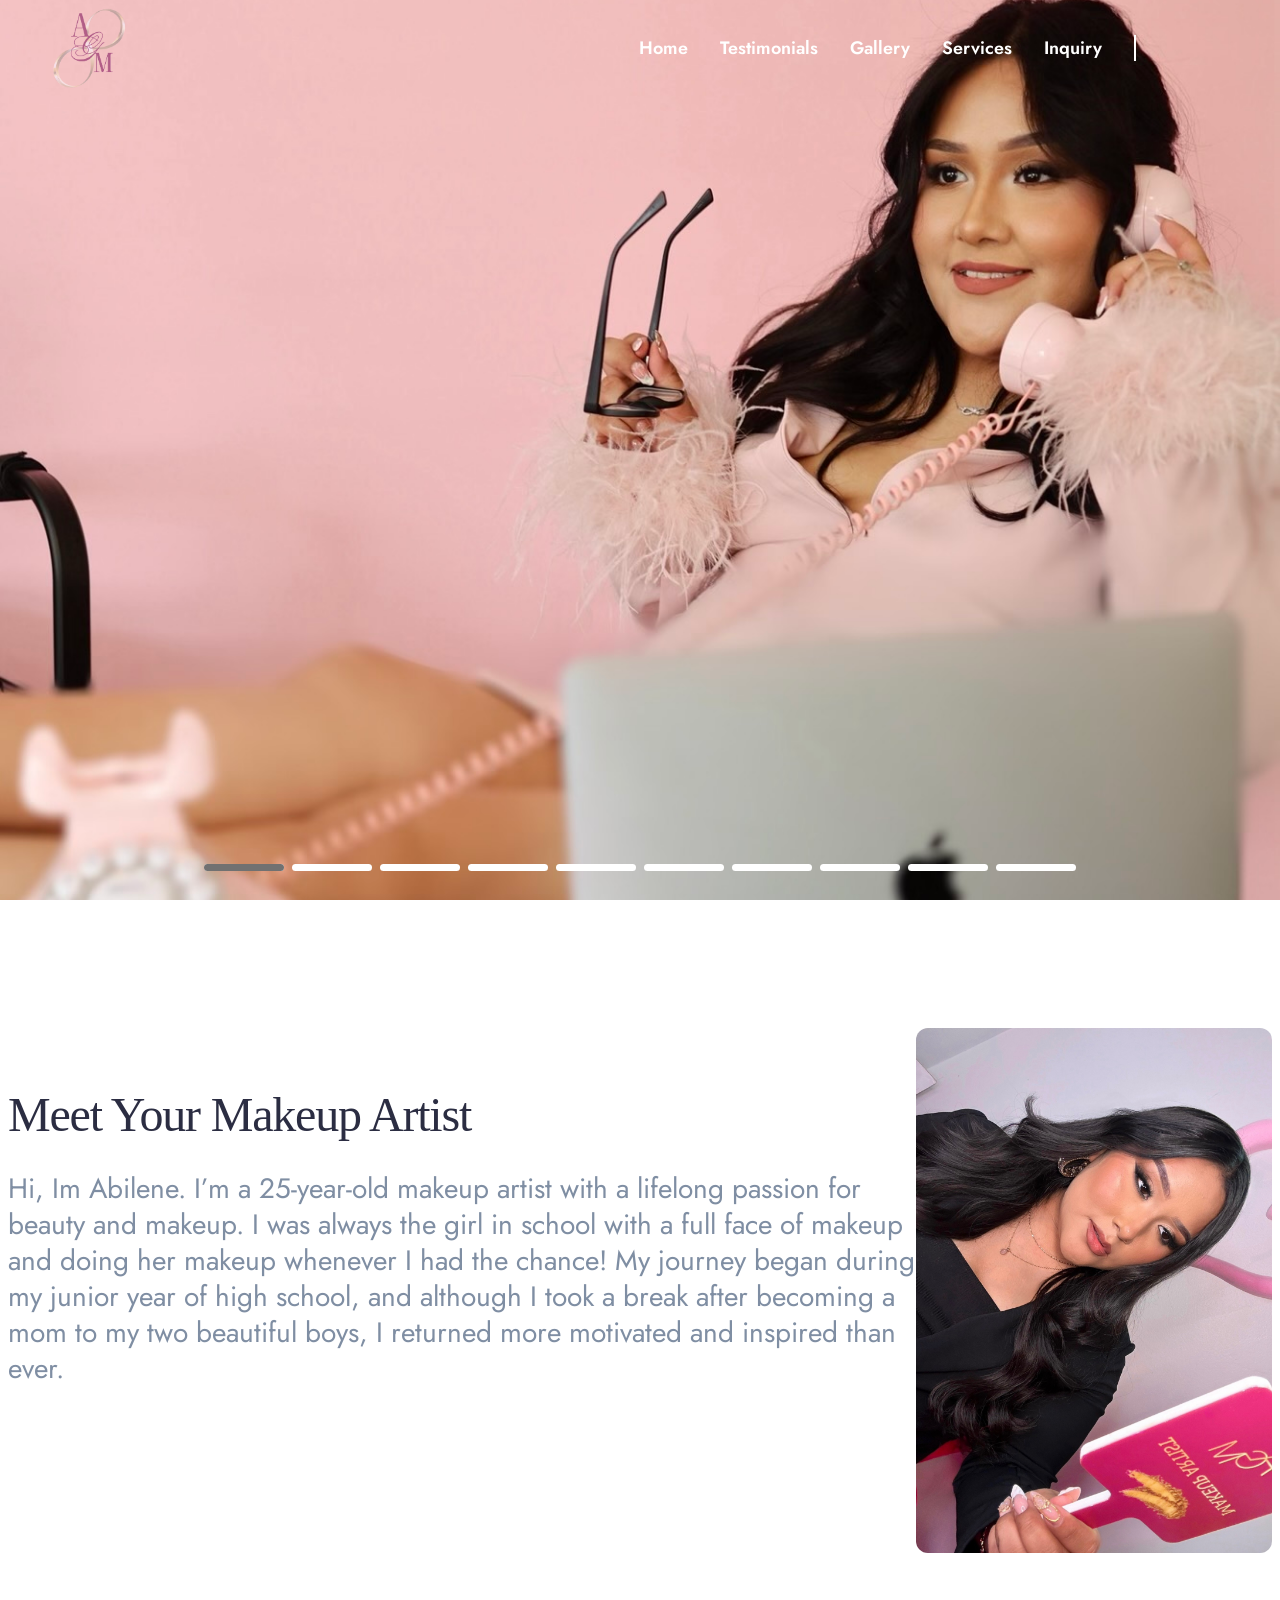
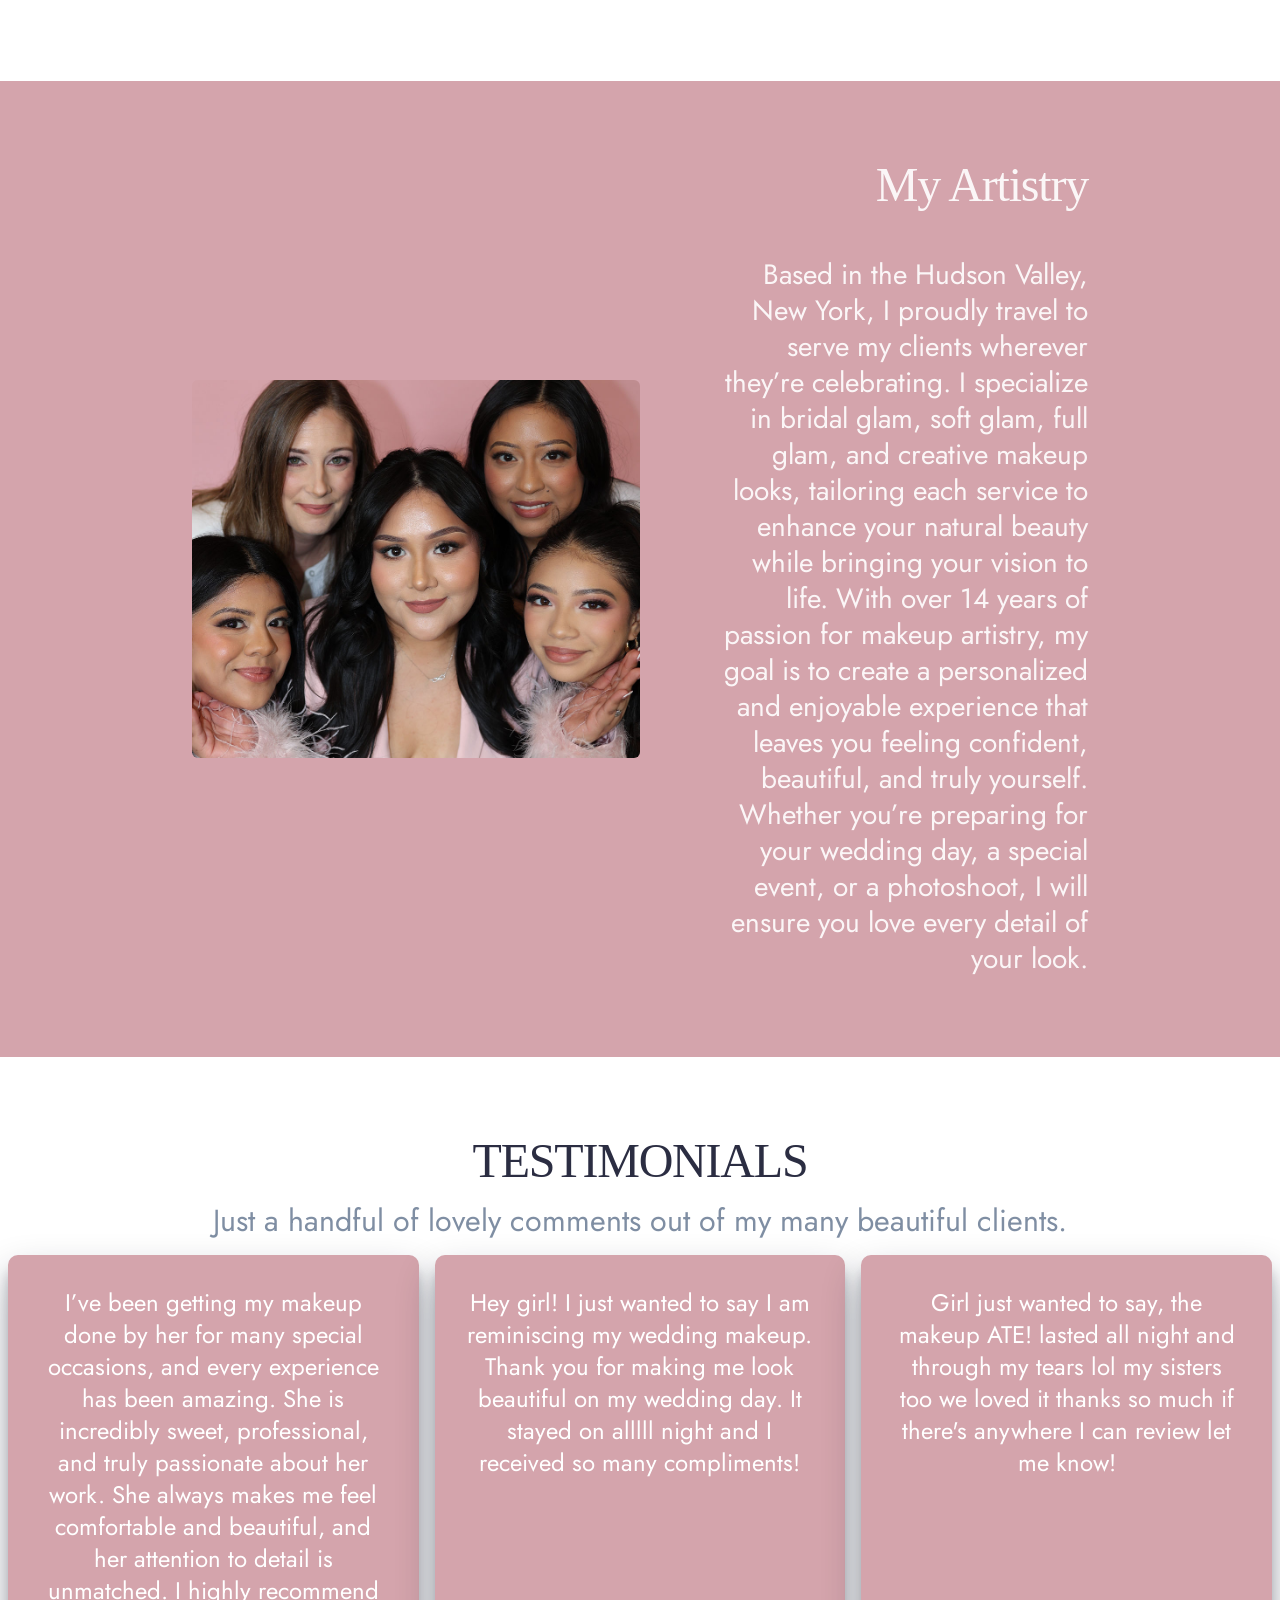
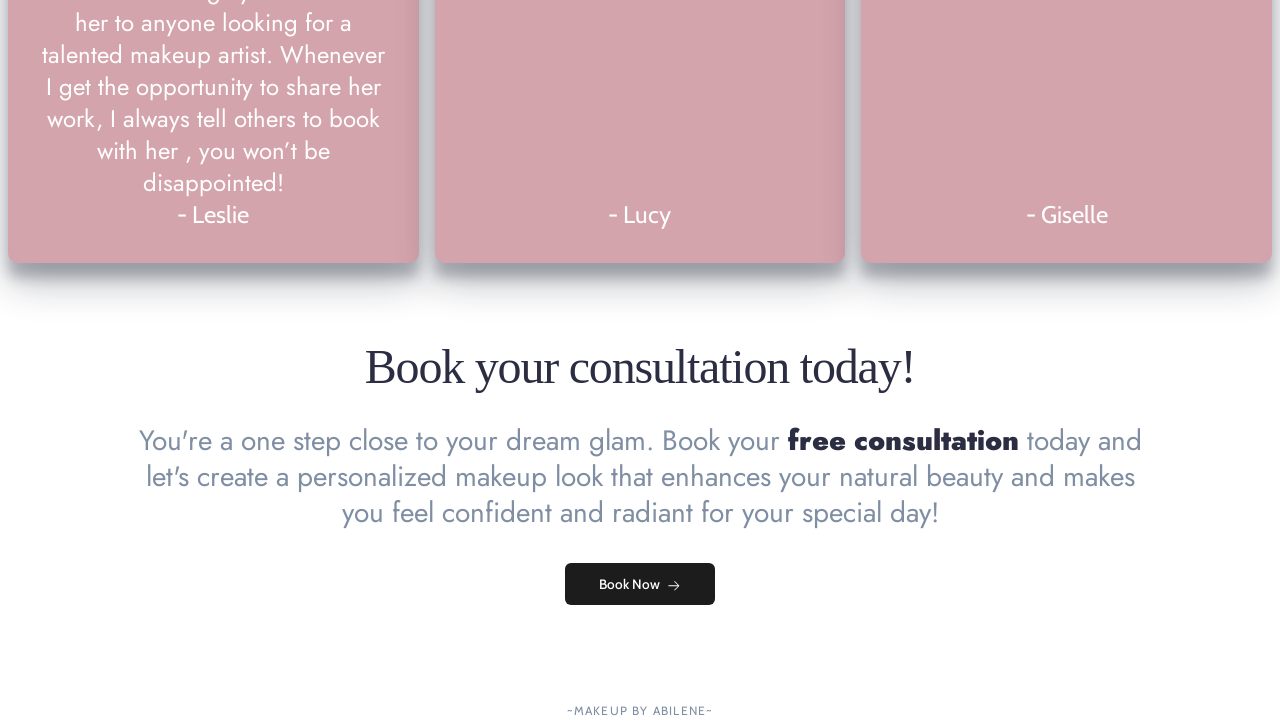
==== index.html @ 6f0ed2a0 "change keywords tag" ====
<!DOCTYPE html>
<html lang="en">
<head>
    <meta charset="UTF-8">
    <meta name="viewport" content="width=device-width, initial-scale=1.0">
    <link rel="preconnect" href="https://fonts.googleapis.com">
    <link rel="preconnect" href="https://fonts.gstatic.com" crossorigin>
    <link href="https://fonts.googleapis.com/css2?family=Cabin:ital,wght@0,400..700;1,400..700&family=Jost:ital,wght@0,100..900;1,100..900&family=Pinyon+Script&display=swap" rel="stylesheet">
    <link rel="stylesheet" href="./styles/modern normalize.css">
    <link rel="stylesheet" href="./styles/styles.css">
    <link rel="stylesheet" href="./styles/components/header.css">
    <link rel="stylesheet" href="./styles/components/mobile nav.css">
    <link rel="stylesheet" href="./styles/components/hero.css">
    <link rel="stylesheet" href="./styles/components/pricing.css">
    <link rel="stylesheet" href="./styles/components/about.css">
    <link rel="stylesheet" href="./styles/components/testimonial.css">
    <link rel="stylesheet" href="./styles/components/gallery.css">
    <link rel="stylesheet" href="./styles/components/services.css">
    <link rel="stylesheet" href="./styles/components/cta.css">
    <link rel="stylesheet" href="./styles/components/footer.css">
    <link rel="stylesheet" href="./styles/utils.css">
    <link rel="stylesheet" href="https://cdn.lineicons.com/4.0/lineicons.css" />
    <title>AGM</title>
    <meta name="description" content="Makeup Artist" />
    <meta name="keywords" content="makeup, artist, beauty" />
    <meta name="author" content="Cuacuas" />
</head>
<body>
    <header class="header">
        <div class="header__title-container">
            <img src="./public/image0-transparent.jpeg" style="width: 80px;">
            <!-- <span class="header__title"> AGM </span> -->
        </div>
        <button class="header__bars" aria-label="menu button">
            <svg 
            aria-hidden="true"
            xmlns="http://www.w3.org/2000/svg" 
            fill="none" 
            viewBox="0 0 24 24" 
            stroke-width="1.5" 
            stroke="currentColor" >
                <path stroke-linecap="round" stroke-linejoin="round" d="M3.75 6.75h16.5M3.75 12h16.5m-16.5 5.25h16.5" />
            </svg>
        </button>
        <nav class="header__menu">
            <a href="./index.html" class="header__nav-link">Home</a>
            <a href="#testimonials" class="header__nav-link">Testimonials</a>
            <a href="./gallery.html" class="header__nav-link">Gallery</a>
            <a href="./booking.html" class="header__nav-link">Services</a>
            <a href="./inquiry.html" class="header__nav-link">Inquiry</a>
            <div class="header__seperator"></div>
            <div class="header__social-container">
                <a 
                title="youtube"
                aria-label="youtube link"
                href="https://www.instagram.com/agmmakeupartistry/" 
                target="_blank" 
                rel="noreferrer noopener" 
                class="header__social">
                <i aria-hidden="true" class="lni lni-instagram"></i>
                </a>  
            </div>
            <div class="header__social-container">
                <a 
                title="tiktok"
                aria-label="tiktok link"
                href="https://www.tiktok.com/@abileneemarin" 
                target="_blank" 
                rel="noreferrer noopener" 
                class="header__social">
                <i aria-hidden="true" class="lni lni-tiktok"></i>
                </a>
            </div>
        </nav>
    </header>

    <!-- Mobile Navigation -->
    <div class="mobile-nav">
        <button class="mobile-nav__close-btn">Close</button>
        <img 
        src="./public/logo.png" 
        alt="Girl holding a cup of coffee" 
        width="720" 
        height="972" 
        class="mobile-nav__logo" />
        <div class="mobile-nav__social-container">
            <a 
            title="github"
            aria-label="github link"
            href="htttps://github.com" 
            target="_blank" 
            rel="noreferrer noopener" 
            class="mobile__social">
            <i aria-hidden="true" class="lni lni-github-original"></i>
            </a>
            <a 
            title="discord"
            aria-label="discord link"
            href="htttps://discord.com" 
            target="_blank" 
            rel="noreferrer noopener" 
            class="mobile__social">
            <i aria-hidden="true" class="lni lni-discord-alt"></i>
            </a>
            <a 
            title="youtube"
            aria-label="youtube link"
            href="htttps://youtube.com" 
            target="_blank" 
            rel="noreferrer noopener" 
            class="mobile__social">
            <i aria-hidden="true" class="lni lni-youtube"></i>
            </a>
        </div>
        <div class="mobile-nav__seperator"></div>
        <a href="#" class="mobile-nav__sign-in-btn">Sign In</a>
        <a href="#" class="btn mobile-nav__enter-app-btn">Enter app
            <svg  aria-hidden="true" 
            xmlns="http://www.w3.org/2000/svg" 
            viewBox="0 0 24 24" fill="currentColor" 
            class="mobile-nav__enter-app-btn__arrow">
                <path fill-rule="evenodd" d="M12.97 3.97a.75.75 0 0 1 1.06 0l7.5 7.5a.75.75 0 0 
                1 0 1.06l-7.5 7.5a.75.75 0 1 1-1.06-1.06l6.22-6.22H3a.75.75 0 0 1 0-1.5h16.19l-6.22-6.22a.75.75 0 0 1 0-1.06Z" clip-rule="evenodd" />
            </svg>
        </a>
    </div>
    <main>
        <section class="hero">
        <div class="slideshow-container">
        <div class="mySlides fade">
            <img src="./public/index/image1.jpeg" style="width:100%; object-position: 0 -150px;">
        </div>

        <div class="mySlides fade">
            <img src="./public/index/image8.jpg" style="width:100%; object-position: 0 -150px;">
        </div>

        <div class="mySlides fade">
            <img src="./public/index/image2.jpeg" style="width:100%">
        </div>

        <div class="mySlides fade">
            <img src="./public/index/image6.jpeg" style="width:100%">
        </div>

        <div class="mySlides fade">
            <img src="./public/index/image9.jpg" style="width:100%; object-position: 0 -150px;">
        </div>
        
        <div class="mySlides fade">
            <img src="./public/index/image10.jpeg" style="width:100%; object-position: 0 -1900px;">
        </div>

        <div class="mySlides fade">
            <img src="./public/index/image3.jpeg" style="width:100%; object-position: 0 -600px;">
        </div>

        <div class="mySlides fade">
            <img src="./public/index/image4.jpeg" style="width:100%">
        </div>

        <div class="mySlides fade">
            <img src="./public/index/image5.jpeg" style="width:100%">
        </div>

        <div class="mySlides fade">
            <img src="./public/index/image7.jpeg" style="width:100%">
        </div>

      </div>

    <div class="slideshow-dots" style="text-align:center">
            <span class="dot"></span> 
            <span class="dot"></span> 
            <span class="dot"></span> 
            <span class="dot"></span> 
            <span class="dot"></span> 
            <span class="dot"></span> 
            <span class="dot"></span> 
            <span class="dot"></span> 
            <span class="dot"></span> 
            <span class="dot"></span> 


    </div>
        </section>
        <section id="about" class="about container section">

            <div class="about__container">
                <div class="about__item1">
                    <h2 class="about__title">Meet Your Makeup Artist</h2>
                    <p class="about__description1">
                        Hi, Im Abilene. I’m a 25-year-old makeup artist with a lifelong passion for beauty and makeup. I was always the girl in school with a full face of makeup and doing her makeup whenever I had the chance! My journey began during my junior year of high school, and although I took a break after becoming a mom to my two beautiful boys, I returned more motivated and inspired than ever.
                    </p>
                    <p class="about__description2" style="font-size: 1.75rem; max-width: 40ch;">
                        I believe makeup should enhance who you are—not change you—and I’m honored to be a part of your special moments.
                    </p>
                </div>
                <img src="public/about-me-pic.JPEG" alt="Picture of Abilene" class="about__image">
            </div>
        </section>
            <div class="about__container2">
                <img src="public/prof_image3.jpeg" alt="Picture of Abilene" class="about__image--mobile">
                <div class="about__seperator--mobile"></div>
                <div class="about__item2">
                    <h2 class="about__title2">My Artistry</h2>
                    <p class="about__description3">
                        Based in the Hudson Valley, New York, I proudly travel to serve my clients wherever they’re celebrating. I specialize in bridal glam, soft glam, full glam, and creative makeup looks, tailoring each service to enhance your natural beauty while bringing your vision to life.

                        With over 14 years of passion for makeup artistry, my goal is to create a personalized and enjoyable experience that leaves you feeling confident, beautiful, and truly yourself. Whether you’re preparing for your wedding day, a special event, or a photoshoot, I will ensure you love every detail of your look.
                    </p>
                </div>
            </div>
        <section id="testimonials" class="testimonial container section">
            <h2 class="testimonial__title">Testimonials</h2>
            <p class="testimonial__description">
                Just a handful of lovely comments out of my many beautiful clients.
            </p>
            <div class="testimonial__container">
                <div class="testimonial__box testimonial__box--0margin">
                    <p class="testimonial__comment">I’ve been getting my makeup done by her for many special occasions,
                         and every experience has been amazing. She is incredibly sweet, professional, and truly passionate about her work.
                         She always makes me feel comfortable and beautiful, and her attention to detail is unmatched.
                         I highly recommend her to anyone looking for a talented makeup artist.
                         Whenever I get the opportunity to share her work, I always tell others to book with her , you won’t be disappointed!
                    </p>
                    <p class="testimonial__name">- Leslie</p>
                </div>
                <div class="testimonial__box">
                    <p class="testimonial__comment">Hey girl! I just wanted to say I am reminiscing my wedding makeup. 
                        Thank you for making me look beautiful on my wedding day. 
                        It stayed on alllll night and I received so many compliments!
                    </p>
                    <p class="testimonial__name">- Lucy</p>
                </div>
                <div class="testimonial__box">
                    <p class="testimonial__comment">Girl just wanted to say, the makeup ATE!
                    lasted all night and
                    through my tears lol my sisters too we loved it thanks so much if there's anywhere I can review let me know!
                    </p>
                    <p class="testimonial__name">- Giselle</p>
                </div>
            </div>
        </section>

        <section class="cta section container">
            <h2 class="cta__title">
                Book your consultation today!
            </h2>
            <p class="cta__description">
                You're a one step close to your dream glam. Book your <strong>free consultation</strong> today and let's create a personalized makeup look that enhances your natural beauty and makes you feel confident and radiant for your special day!
            </p>
            <a href="./inquiry.html" class="btn header__enter-app-btn">Book Now
                <svg  aria-hidden="true" 
                xmlns="http://www.w3.org/2000/svg" 
                viewBox="0 0 24 24" fill="currentColor" 
                class="header__enter-app-btn__arrow">
                    <path fill-rule="evenodd" d="M12.97 3.97a.75.75 0 0 1 1.06 0l7.5 
                    7.5a.75.75 0 0 1 0 1.06l-7.5 7.5a.75.75 0 1 1-1.06-1.06l6.22-6.22H3a.75.75 0 
                    0 1 0-1.5h16.19l-6.22-6.22a.75.75 0 0 1 0-1.06Z" clip-rule="evenodd" />
                </svg>
            </a>
        </section>
    </main>
    <footer class="container section">
        <p class="footer__description">
            ~Makeup By Abilene~
        </p>
    </footer>
    <script src="./source/app.js" type="module"></script>
</body>
</html>
---- styles/styles.css ----
:root {
    /* FONTS */
    --font-primary: "Cabin", sans-serif;
    --font-secondary: "Jost", sans-serif;
    --font-ternary: "Ballet", serif;

    /* COLORS */
    --color-dark: #fff;
    
    --color-slate50: #1c1c1c;
    --color-slate100: #d90429;
    --color-light: #2b2d42; /* slate 200 */
    --color-slate300: #cbd5e1;
    --color-text: #94a3b8;  /* slate 400 */
    --color-slate800: #8d99ae;
    --color-bg: #0a101f;

    --color-muted: #7f8ea3;

    /* SHADOW */
    --shadow-xl: 0 19px 38px rgba(15, 23, 42, 0.3), 0 15px 12px rgba(15, 23, 42, 0.22);

    /* SIZES */
    --size-xxs: 0.5rem;
    --size-xs: 0.75rem;
    --size-sm: 0.85rem;
    --size-base: 1rem;
    --size-lg: 1.125rem;
    --size-xl: 1.25rem;
    --size-2xl: 1.5rem;
    --size-3xl: 1.875rem;
    --size-4xl: 2.25rem;
    --size-5xl: 3rem;
    --size-6xl: 3.75rem;
    --size-7xl: 4.5rem;
    --size-8xl: 6rem;
    --size-9xl: 8rem;
    --size-10xl: 10rem;
}

html {
  scroll-behavior: smooth;
}

* {
    margin: 0;
    padding: 0;
    line-height: calc(1em + 0.5rem);
}

body {
    font-family: var(--font-primary);
    background-color: var(--color-dark);
    color: var(--color-light);
}

img,
picture,
video,
canvas,
svg {
    display: block;
    max-width: 100%;
}

input,
button,
textarea,
select {
    font: inherit;
}

button {
    border: none;
    background: none;
    color: inherit;
    cursor: pointer;
}

h1,
h2,
h3,
h4,
h5,
h6 {
    letter-spacing: -0.025em;
}

p {
    color: white;
}

a {
    color: var(--color-slate50);
}

strong {
    color: var(--color-light);
    font-weight: 900;
}

button:focus-visible,
a:focus-visible {
    outline: solid var(--color-light);
}

body::-webkit-scrollbar {
    width: 8px;
  }
   
  body::-webkit-scrollbar-track {
    box-shadow: inset 0 0 6px rgba(0, 0, 0, 0.0);
  }
   
  body::-webkit-scrollbar-thumb {
    background-color: var(--color-slate50);
    outline: 1px solid var(--color-slate50);
  }
---- styles/components/header.css ----
.header {
    display: flex;
    justify-content: space-between;
    align-items: center;
    padding: 0.5rem 3rem;
    position: absolute;
    z-index: 1000;
    width: 100%;
    background-color: transparent;
    transition: background-color 200ms ease, box-shadow 200ms ease;
    overflow: visible;
}

.header:hover {
    /* no direct background change here — the ::before pseudo-element performs the wipe */
}

/* top-to-bottom white wipe */
.header::before {
    content: "";
    position: absolute;
    inset: 0;
    background-color: white;
    transform-origin: top center;
    transform: scaleY(0);
    transition: transform 220ms ease;
    z-index: 0;
}

.header:hover::before {
    transform: scaleY(1);
    box-shadow: 0 6px 18px rgba(16,24,40,0.08);
}

/* ensure header children render above the pseudo-element */
.header > * {
    position: relative;
    z-index: 1;
}

/* make nav links turn black when header is hovered */
.header:hover .header__nav-link {
    color: var(--color-slate800);
}

.header__logo {
    width: var(--size-7xl);
    height: var(--size-7xl);
    object-fit: cover;
    border-bottom-left-radius: 50%;
    border-bottom-right-radius: 50%;
}

.header__bars {
    width: var(--size-2xl);
    height: var(--size-2xl);
    color: var(--color-slate50);
}

.header__menu {
    display: none;
}

.header__title {
    display: none;
}

/* MD */
@media (min-width: 768px) {
    .header__bars {
        display: none;
    }

    .header__menu {
        display: flex;
        align-items: center;
        gap: 2rem;
    }

    .header__seperator {
        border: 1px solid white;
        padding-top: 1.5rem;
        transition: border-color 0.3s;
    }

    .header:hover .header__seperator {
        border-color: var(--color-slate800);
    }

    .header__nav-link {
        font-family: var(--font-secondary);
        font-size: var(--size-xs);
        color: white;
        text-decoration: none;
        font-weight: 600;
        transition: color 0.3s;
    }

    .header:hover .header__nav-link:hover {
        color: var(--color-slate300);
    }

    .header__enter-app-btn {
        font-size: var(--size-xs);
    }

    .header__enter-app-btn:hover {
        background-color: rgb(212, 164, 172);
    }

    .header__enter-app-btn__arrow {
        width: 1em;
        display: inline;
        vertical-align: middle;
        margin-left: 0.25rem;
    }

    .header__social {
        text-decoration: none;
        font-size: var(--size-lg);
        color: white;
        padding: 0.5rem;
        border-radius: 6px;
        transition: background-color 0.3s;
        transition: color 0.3s;
        line-height: 0;
    }

    .header__social:hover {
        background-color: var(--color-slate800);
    }

    .header:hover .header__social {
        color: var(--color-slate50);
    }

    .header__social-container {
        display: flex;
        gap: 1rem;
    }
}

/* LG */
@media (min-width: 1024px) {
    .header__title-container {
        display: flex;
        align-items: center;
        gap: 1rem;
    }

    .header__title {
        display: flex;
        flex-direction: column;
        font-family: var(--font-primary);
        font-size: var(--size-xl);
        font-weight: 700;
        text-transform: uppercase;
        letter-spacing: 0.1em;
    }
}

/* XL */
@media (min-width: 1280px) {
    .header__logo {
        width: var(--size-8xl);
        height: var(--size-8xl);
    }

    .header__title {
        font-size: var(--size-2xl);
    }

    .header__social {
        font-size: var(--size-xl);
    }

    .header__nav-link {
        font-size: var(--size-lg);
    }

    .header__enter-app-btn {
        font-size: var(--size-sm);
        width: 150px;
        margin: 2rem auto 1rem;
    }

}

/* 2X */
@media (min-width: 1536px) {}
---- styles/components/mobile nav.css ----
.mobile-nav {
    position: fixed;
    top: 0;
    left: 0;
    width: 100%;
    height: 100%;
    background-color: var(--color-dark);
    z-index: 9;
    display: none;
    flex-direction: column;
    justify-content: center;
    align-items: center;
    gap: 1rem;
}

.mobile-nav__logo {
    width: var(--size-7xl);
    height: var(--size-7xl);
    object-fit: cover;
    border-bottom-left-radius: 50%;
    border-bottom-right-radius: 50%;
}

.mobile-nav__social-container {
    display: flex;
    gap: 1rem;
}

.mobile-nav__social {
    font-size: var(--size-lg);
    color: var(--color-slate50);
    line-height: 0;
    text-decoration: none;
}

.mobile-nav__seperator {
    border: 1px solid var(--color-slate800);
    padding-right: 1.5rem;
}

.mobile-nav__sign-in-btn {
    font-family: var(--font-secondary);
    font-size: var(--size-xs);
    color: var(--color-text);
    text-decoration: none;
    font-weight: 700;
}


.mobile-nav__enter-app-btn {
    font-size: var(--size-xs);
}

.mobile-nav__enter-app-btn__arrow {
    width: 1em;
    display: inline;
    vertical-align: middle;
    margin-left: 0.25rem;
}

.mobile-nav__close-btn {
    position: absolute;
    top: 30px;
    right: 15px;
    font-family: var(--font-secondary);
    color: var(--color-text);
    font-size: var(--size-sm);
    text-transform: uppercase;
}
---- styles/components/hero.css ----
.hero {
    text-align: center;
}

.hero > * + * {
    margin-top: 1rem;
}

.hero__image {
    width: var(--size-9xl);
    height: var(--size-9xl);
    object-fit: contain;
    margin-inline: auto;
}

.hero__title {
    font-size: var(--size-3xl);
    font-weight: 900;
    line-height: 1;
    text-align: center
}

.hero__description1 {
    font-family: var(--font-secondary);
    font-size: var(--size-sm);
    color: var(--color-muted);
}

.hero__description2 {
    font-size: var(--size-sm);
    color: var(--color-muted);
}

.hero__btn {
    font-size: var(--size-sm);
}

.hero__br {
    display: none;
}

.slideshow-container {
  max-height: 100vh;
  height: fit-content;
  overflow: hidden;
  position: relative;
  margin: auto;
}

.mySlide {
    display: none;
}

.dot {
  display: inline-block;
  position: relative;
  overflow: hidden;
  height: 7px;
  width: 80px;
  margin: 0 2px;
  border-radius: 5px;
  background-color: white;
}

.dot::before {
  content: "";
  position: absolute;
  inset: 0;
  width: 0;
  background-color: #717171;
  transition: width 0.6s ease;
  transform-origin: left center;
}

.dot.active::before {
  width: 100%;
}

.slideshow-dots {
  position: relative;
  bottom: 70px;
}

/* Fading animation */
.fade {
  animation-name: fade;
  animation-duration: 1.5s;
  animation-timing-function: ease-in-out;
}

@keyframes fade {
  from {opacity: .4} 
  to {opacity: 1}
}

/* On smaller screens, decrease text size */
@media only screen and (max-width: 300px) {
  .text {font-size: 11px}
}


@media (min-width: 475px) {
    .hero__image {
        width: var(--size-10xl);
        height: var(--size-10xl);
    }

    .hero__title {
        font-size: var(--size-4xl);
    }

    .hero__description1,
    .hero__description2 {
        font-size: var(--size-base);
    }

    .hero__btn {
        font-size: var(--size-base);
    }
}

@media (min-width: 640px) {
    .hero__br {
        display: block;
    }

    .hero__description1 {
        max-width: 65ch;
        letter-spacing: -0.05em;
        margin-inline: auto;
    }

    .hero__description2 {
        max-width: 57ch;
        margin-inline: auto;
    }
}

@media (min-width: 1024px) {
    .hero__image {
        width: 11.25rem;
        height: 11.25rem;
    }

    .hero__title {
        font-size: var(--size-5xl);
    }
}

@media (min-width: 1280px) {
    .hero__image {
        width: 12.5rem;
        height: 12.5rem;
    }

    .hero__title {
        font-size: var(--size-6xl);
    }

    .hero__description1,
    .hero__description2,
    .hero__btn {
        font-size: var(--size-lg);
    }

    .hero > * + * {
        margin-top: 1.5rem;
    }
}
---- styles/components/pricing.css ----
.pricing__box {
    background-color: var(--color-bg);
    padding: 2rem;
    border-radius: 6px;
    margin-top: 1rem;
    box-shadow: var(--shadow-xl);
}

.pricing__box--0margin {
    margin: 0;
}

.pricing__title {
    font-size: var(--size-lg);
}

.pricing__description1 {
    font-family: var(--font-secondary);
    font-size: var(--size-xs);
    color: var(--color-light);
    margin-bottom: 2.5rem;
}

.pricing__description2 {
    font-family: var(--font-secondary);
    font-size: var(--size-xs);
    color: var(--color-text);
    margin-bottom: 1rem;
}

.pricing__btn {
    font-size: var(--size-xs);
}


@media (min-width: 475px) {
    .pricing__title {
        font-size: var(--size-xl);
    }

    .pricing__description1,
    .pricing__description2,
    .pricing__btn {
        font-size: var(--size-sm);
    }
}

@media (min-width: 1024px) {
    .pricing__box {
        margin: 0;
        display: flex;
        flex-direction: column;
        justify-content: space-between;
        align-items: flex-start;
        gap: 2.5rem;
    }

    .pricing__box-container {
        display: grid;
        grid-template-areas: 
        'css css css jav'
        'rea rea nex nex';
        gap: 1rem;
    }

    .pricing__description1 {
        margin: 0;
    }

    .pricing__box--css {
        grid-area: css;
    }

    .pricing__box--js {
        grid-area: jav;
    }

    .pricing__box--react {
        grid-area: rea;
    }

    .pricing__box--next {
        grid-area: nex;
    }
}

@media (min-width: 1280px) {
    .pricing__title {
        font-size: var(--size-2xl);
    }

    .pricing__description1 {
        font-size: var(--size-base);
    }

    .pricing__description2 {
        font-size: var(--size-base);
    }

    .pricing__btn {
        font-size: var(--size-base);
    }
}

@media (min-width: 1536px) {
}
---- styles/components/about.css ----
.about__item1 > * + * {
    margin-top: 1rem;
}

.about {
    margin-bottom: 8rem;
}

.about__item1 {
    margin-bottom: 2rem;
}

.about__container2 {
    background-color: #d4a4ac;
}

.about__item2 {
    color: white;
    font-family: var(--font-secondary);
}

.about__title {
    font-size: 3rem;
    line-height: 1;
    font-family: 'Times New Roman', Times, serif;
    font-weight: 400;
}

.about__title2 {
    font-size: 3rem;
    line-height: 1;
    text-align: right;
    opacity: 0.9;
    font-weight: 400;
    font-family: 'Times New Roman', Times, serif;
}

.about__description1 {
    font-size: 1.75rem;
    color: var(--color-muted);
    font-family: var(--font-secondary);
}

.about__description2 {
    font-size: var(--size-sm);
}

.about__description3 {
    font-size: 1.75rem;
    max-width: 40ch;
    color: white;
    font-family: var(--font-secondary);
    text-align: right;
    opacity: 0.9;
}

.about__btn {
    font-size: var(--size-sm);
}

.about__btn-discord {
    margin-left: 0.25rem;
    vertical-align: middle;
}

.about__item2 > * + * {
    margin-top: 2rem;
}

.about__label {
    color: var(--color-text);
    font-family: var(--font-secondary);
    font-size: var(--size-xs);
    font-weight: 400;
}

.about__stat {
    font-size: var(--size-3xl);
    color: var(--color-light);
    font-weight: 700;
    line-height: 1;
}

.about__stat-span {
    color: var(--color-muted);
}


.about__image {
    width: 400px;
    height: 525px;
    overflow: hidden;
    object-fit: cover;
    border-radius: 12px;
    opacity: 0;
    transform: translateY(-20px);
    transition: opacity 0.8s ease-out, transform 0.8s ease-out;
}

.about__image.visible {
    opacity: 1;
    transform: translateY(0);
}

.about__image--mobile {
    opacity: 0;
    animation: imageFadeSlideDown 0.8s ease-out forwards;
    width: 50%;
    display: block;
    border-radius: 6px;

}

.about__image--mobile.visible {
    animation: imageFadeSlideDown 0.8s ease-out forwards;
}

@keyframes imageFadeSlideDown {
    from {
        opacity: 0;
        transform: translateY(-20px);
    }
    to {
        opacity: 1;
        transform: translateY(0);
    }
}


@media (min-width: 475px) {
    .about__description1 {
        font-size: var(--size-base);
    }

    .about__description2 {
        font-size: var(--size-base);
    }

    .about__btn {
        font-size: var(--size-base);
    }

    .about__label {
        font-size: var(--size-sm);
    }

    .about__stat {
        font-size: var(--size-4xl);
    }
}

@media (min-width: 1024px) {
    .about__description1 {
        max-width: 60ch;
    }

    .about__description2 {
        max-width: 60ch;
    }

}

@media (min-width: 1280px) {
    .about__item1 {
        margin-bottom: 0;
    }

    .about__container {
        display: flex;
        justify-content: space-between;
        align-items: center;
    }

    .about__container2 {
        display: flex;
        justify-content: space-between;
        align-items: center;
        gap: 40px;
        padding: 5rem 12rem ;
    }

    .about__description1 {
        font-size: 1.75rem;
        }

    .about__description2 {
        font-size: var(--size-lg);
    }

    .about__btn {
        font-size: var(--size-lg);
    }

    .about__label {
        font-size: var(--size-base);
        text-align: end;
    }

    .about__stat {
        font-size: var(--size-5xl);
        text-align: end;
    }

    .about__item1 > * + * {
        margin-top: 2rem;
    }

    .about__item2 > * + * {
        margin-top: 3rem;
    }
}

@media (min-width: 1536px) {
    .about__description1 {
        max-width: 50ch;
    }

    .about__description2 {
        max-width: 70ch;
    }
}
---- styles/components/testimonial.css ----
.testimonial {
    text-align: center;
}

.testimonial__title {
    font-family: 'Times New Roman', Times, serif;
    text-align: center;
    font-size: 3rem;
    line-height: 1;
    font-weight: 400;
    text-transform: uppercase;
}

.testimonial__description {
    text-align: center;
    font-family: var(--font-secondary);
    font-size: var(--size-sm);
    color: var(--color-muted);
    margin: 1rem 0;
}

.testimonial__box {
    background-color: #d4a4ac;
    margin-top: 1rem;
    padding: 2rem;
    border: 6px;
    box-shadow: var(--shadow-xl);
    min-height: 20rem;
    display: flex;
    flex-direction: column;
    justify-content: space-between;
    border-radius: 10px;
}

.testimonial__box--0margin {
    margin: 0;
}

.testimonial__comment {
    font-size: 1.50rem;
    font-family: var(--font-secondary);
}

.testimonial__name {
    font-size: 1.50rem;
}

.testimonial__carousel {
    display: flex;
    overflow: hidden;
    margin: 0 auto;
    max-width: 700px;
    &:hover .group {
      animation-play-state: paused;
    }
}

.group {
    display: flex;
    gap: 20px;
    padding-right: 20px;
    flex: 0 0 100%;
    will-change: transform;
    animation: scrolling 20s linear infinite;
}

@keyframes scrolling {
    0% {
      transform: translateX(0);
    }
    100% {
      transform: translateX(-100%);
    }
}

.card {
    width: 100%;
    color: white;
    border-radius: 24px;
    box-shadow: rgba(0, 0, 0, 10%) 5px 5px 20px 0;
    padding: 20px;
    font-size: xx-large;
    justify-content: center;
    align-items: center;
    min-height: 200px;
    &:nth-child(1) {
      background: #7958ff;
    }

    &:nth-child(2) {
      background: #5d34f2;
    }

    &:nth-child(3) {
      background: #4300da;
    }
}


@media (min-width: 475px) {
    .testimonial__description {
        font-size: 1.90rem;
    }
}

@media (min-width: 640px) {
    .testimonial__description {
        max-width: 60ch;
        margin-inline: auto;
    }
}

@media (min-width: 1024px) {
    .testimonial__box {
        margin: 0;
    }

    .testimonial__container {
        display: grid;
        grid-template-columns: repeat(auto-fit, minmax(400px, 1fr));
        gap: 1rem;
    }
}

@media (min-width: 1280px) {

    .testimonial__description {
        font-size: 1.90rem;
    }
}
---- styles/components/gallery.css ----
.gallery__container {
    padding: 8rem 1rem 0;
}

.gallery__title {
    line-height: 1;
    font-size: 5rem;
    text-align: center;
    font-family: 'Times New Roman', Times, serif;
    font-weight: 400;
    letter-spacing: 15px;
    text-transform: uppercase;
}

.gallery__description {
    font-size: 1.75rem;
    color: var(--color-muted);
    font-family: var(--font-secondary);
    text-align: right;
    margin: 2.75rem auto;
    text-align: center;
    width: 33ch;
}

.gallery__section-title {
    margin: 2.75rem auto;
    text-align: center;
    font-family: "Pinyon Script", cursive;
    font-weight: 400;
    font-size: 4rem;
    width: fit-content;
    border-top: 3px solid var(--color-slate300);
    border-bottom: 3px solid var(--color-slate300);
    padding: 30px;
}

/* Responsive gallery grid for all viewport sizes */
.gallery__grid {
    display: grid;
    grid-template-columns: repeat(auto-fill, minmax(400px, 1fr));
    grid-template-rows: repeat(auto-fit, 400px);
    grid-auto-flow: dense;
    gap: 0.5rem;
}

.gallery__item img {
    width: 100%;
    height: 100%;
    object-fit: cover; /* stretch to fill without distortion */
    display: block;
    flex: 1 1 auto;
    border-radius: 6px;

    /* start hidden & slightly translated for reveal */
    opacity: 0;
    transform: translateY(18px);
    transition: opacity 650ms cubic-bezier(.22,.9,.36,1), transform 650ms cubic-bezier(.22,.9,.36,1);
    will-change: opacity, transform;
}

/* Reveal state: when JS adds both classes the image fades up */
.gallery__item img.in-view.loaded {
    opacity: 1;
    transform: translateY(0);
}

.gallery__item--broken img {
    opacity: 1;
    filter: grayscale(1) contrast(.9);
}
---- styles/components/services.css ----
.services__title {
    line-height: 1;
    font-size: var(--size-2xl);
}

.services__description {
    font-family: var(--font-secondary);
    font-size: var(--size-sm);
    color: var(--color-muted);
    margin: 1rem 0;
}

.services__box {
    background-color: var(--color-bg);
    box-shadow: var(--shadow-xl);
    padding: 2rem;
    border-radius: 6px;
    margin-top: 1rem;
}

.services__box--0margin {
    margin: 0;
}

.services__box-title {
    font-size: var(--size-sm);
    margin-bottom: 0.25em;
}

.services__box-description {
    font-family: var(--font-secondary);
    font-size: var(--size-xs);
}


@media (min-width: 475px) {
    .services__title {
        font-size: var(--size-3xl);
    }

    .services__description {
        font-size: var(--size-base);
    }

    .services__box-title {
        font-size: var(--size-base);
    }

    .services__box-description {
        font-size: var(--size-sm);
    }
}

@media (min-width: 768px) {
    .services__description {
        max-width: 70ch;
    }
}

@media (min-width: 1024px) {
    .services__box {
        margin-top: 0;
    }

    .services__container {
        display: grid;
        grid-template-columns: repeat(auto-fit, minmax(400px, 1fr));
        gap: 1rem;
    }
}

@media (min-width: 1280px) {
    .services__title {
        font-size: var(--size-4xl);
    }

    .services__description {
        font-size: var(--size-lg);
        margin: 2rem 0;
    }
}
---- styles/components/cta.css ----
.cta {
    text-align: center;
}

.cta > * + * {
    margin-top: 1rem;
}

.cta__image {
    width: var(--size-9xl);
    height: var(--size-9xl);
    object-fit: contain;
    margin-inline: auto;
}

.cta__title {
    font-size: 3rem;
    font-weight: 400;
    line-height: 1;
    font-family: 'Times New Roman', Times, serif;
}

.cta__description {
    font-family: var(--font-secondary);
    font-size: 1.75rem;
    color: var(--color-muted);
    max-width: 60ch;
    margin-inline: auto;
}

.cta__form {
    font-size: 1.75rem;
}

.cta__btn {
    font-size: var(--size-sm);
}

.cta__arrow {
    display: inline;
    width: 1em;
    vertical-align: middle;
    margin-left: 0.25rem;
}


@media (min-width: 475px) {
    .cta__image {
        width: var(--size-10xl);
        height: var(--size-10xl);
    }
    
    .cta__btn {
        font-size: var(--size-base);
    }
}

@media (min-width: 1280px) {
    .cta > * + * {
        margin-top: 2rem;
    }

    .cta__image {
        width: 12.5rem;
        height: 12.5rem;
    }
    
    .cta__btn {
        font-size: var(--size-lg);
    }
}
---- styles/components/footer.css ----
.footer__description {
    color: var(--color-muted);
    text-align: center;
    font-size: var(--size-xs);
    text-transform: uppercase;
    letter-spacing: 0.1em;
    user-select: none;
}
---- styles/utils.css ----
.container {
    width: 100%;
    margin-inline: auto;
    padding-inline: 0.5rem;
}

.btn {
    display: inline-block;
    background-color: var(--color-slate50);
    color: var(--color-dark);
    padding: 0.5em 1em;
    font-weight: 500;
    border-radius: 6px;
    line-height: 1.75rem;
    text-decoration: none;
    transition: background-color, 0.3s;
}

.btn--sm-padding {
    padding: 0.25em 1em;
}

.btn:focus-visible {
    outline: solid var(--color-text);
}

.section {
    margin-top: 5rem;
}

.inverted-text-color {
    color: black;
    border-color: black;
}

.title {
    text-transform: uppercase;
    margin-bottom: 1rem;
    font-family: var(--font-secondary);
    color: var(--color-text);
    font-size: var(--size-xs);
}


@media (min-width: 475px) {
    .container {
        max-width: 475px;
    }
}

@media (min-width: 640px) {
    .container {
        max-width: 640px;
    }

    .title {
        font-size: var(--size-sm);
    }
}

@media (min-width: 768px) {
    .container {
        max-width: 768px;
    }
}

@media (min-width: 1024px) {
    .container {
        max-width: 1024px;
    }

    .title {
        font-size: var(--size-base);
    }
}

@media (min-width: 1280px) {
    .container  {
        max-width: 1280px;
    }
}

@media (min-width: 1536px) {
    .container {
        max-width: 1536px;
    }
}
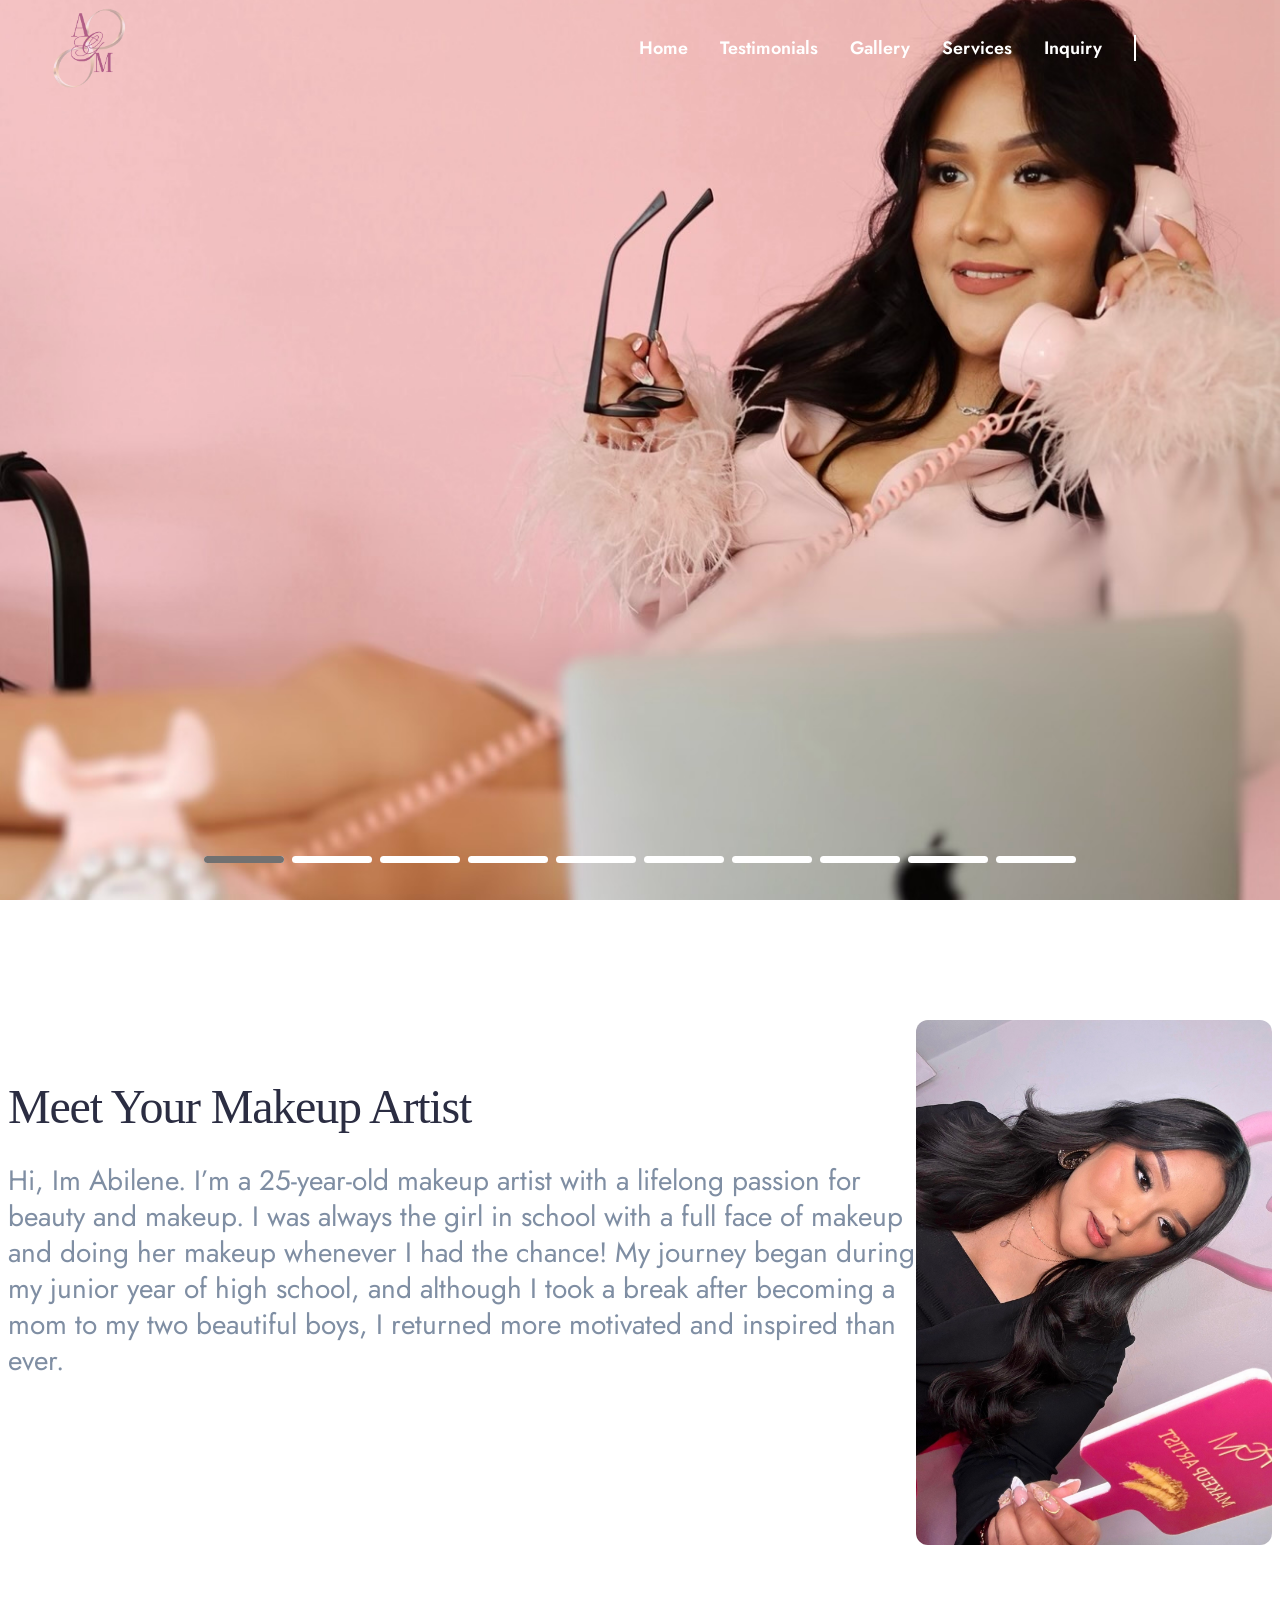
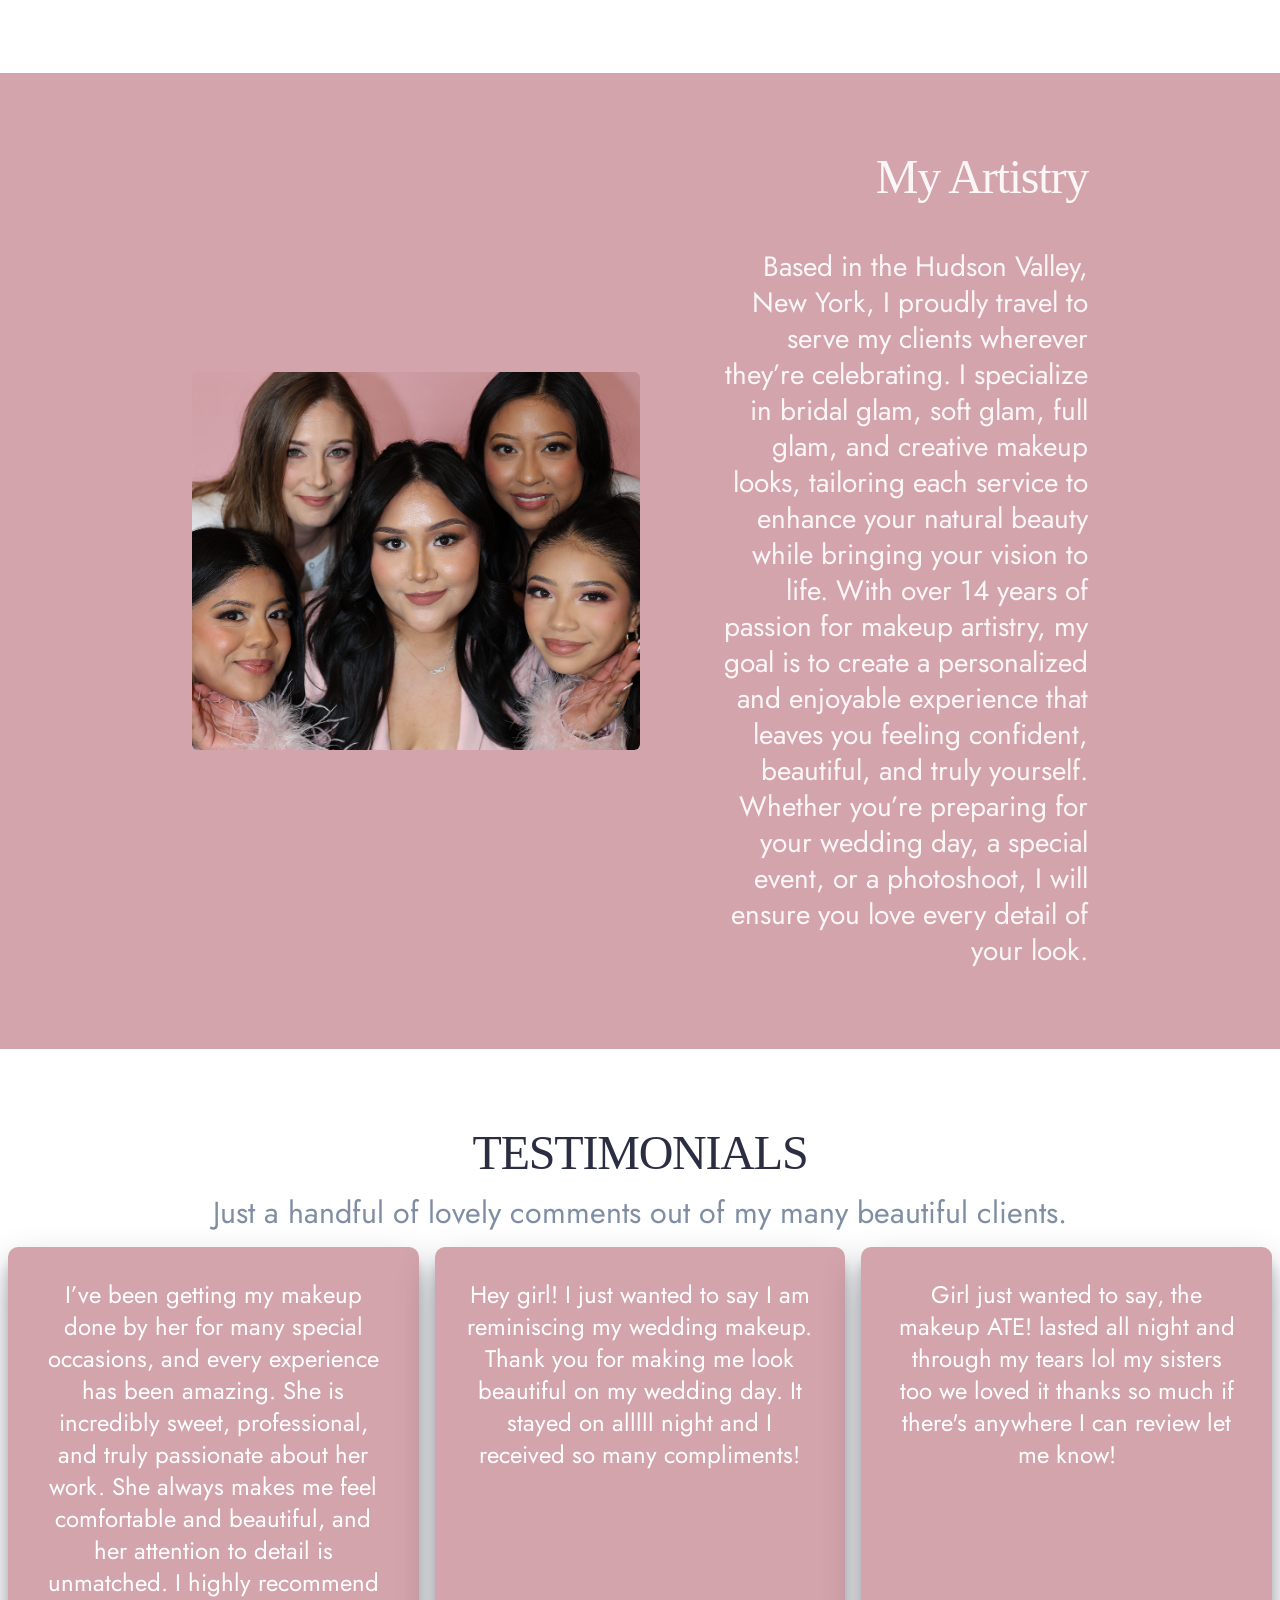
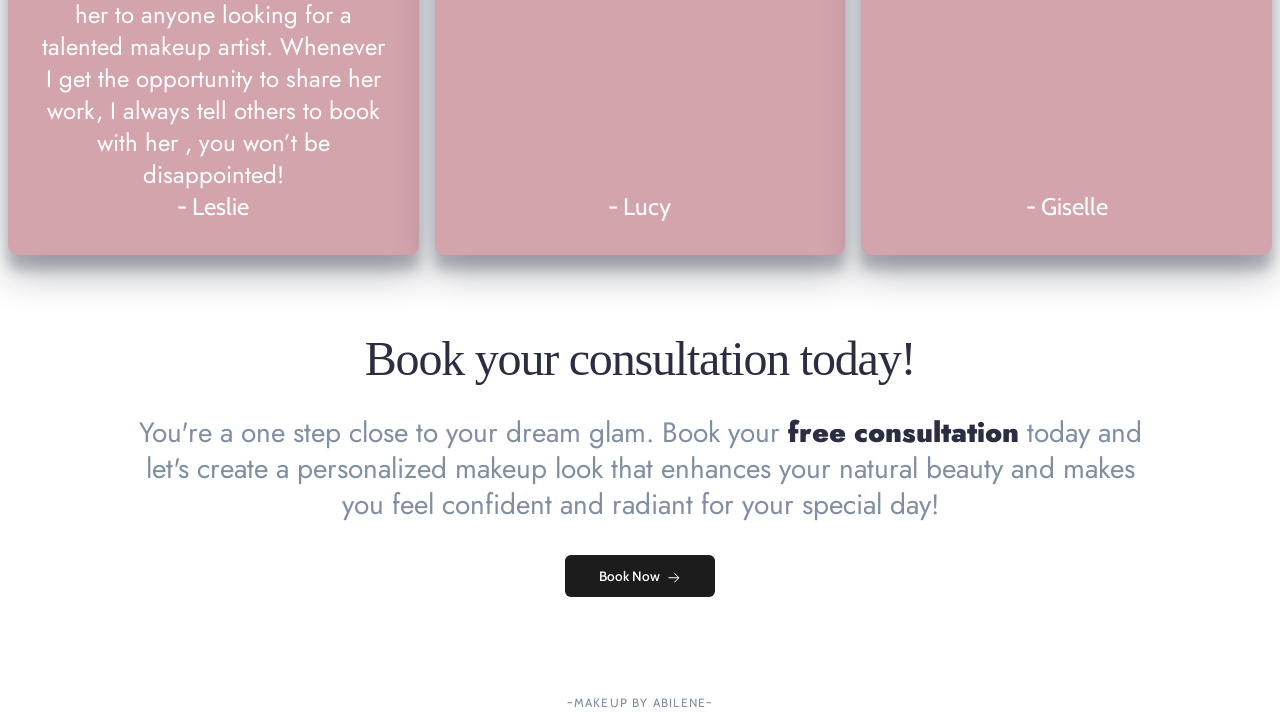
==== commit 21d5da51: "add mobile responsiveness" ====
--- a/index.html
+++ b/index.html
@@ -76,13 +76,10 @@
 
     <!-- Mobile Navigation -->
     <div class="mobile-nav">
-        <button class="mobile-nav__close-btn">Close</button>
-        <img 
-        src="./public/logo.png" 
-        alt="Girl holding a cup of coffee" 
-        width="720" 
-        height="972" 
-        class="mobile-nav__logo" />
+            <a href="./index.html" class="header__nav-link">Home</a>
+            <a href="./gallery.html" class="header__nav-link">Gallery</a>
+            <a href="./booking.html" class="header__nav-link">Services</a>
+            <a href="./inquiry.html" class="header__nav-link">Inquiry</a>
         <div class="mobile-nav__social-container">
             <a 
             title="github"
@@ -126,6 +123,9 @@
     </div>
     <main>
         <section class="hero">
+            <div class="mobile-slide">
+            </div>
+        
         <div class="slideshow-container">
         <div class="mySlides fade">
             <img src="./public/index/image1.jpeg" style="width:100%; object-position: 0 -150px;">
@@ -148,7 +148,7 @@
         </div>
         
         <div class="mySlides fade">
-            <img src="./public/index/image10.jpeg" style="width:100%; object-position: 0 -1900px;">
+            <img src="./public/index/image10.jpeg" style="width:100%; object-position: 0 -1000px;">
         </div>
 
         <div class="mySlides fade">
@@ -268,5 +268,6 @@
         </p>
     </footer>
     <script src="./source/app.js" type="module"></script>
+    <script src="./source/utils/mobileNav.js" type="module"></script>
 </body>
 </html>
--- a/styles/components/header.css
+++ b/styles/components/header.css
@@ -4,15 +4,13 @@
     align-items: center;
     padding: 0.5rem 3rem;
     position: absolute;
+    top: 0;
+    left: 0;
     z-index: 1000;
     width: 100%;
     background-color: transparent;
     transition: background-color 200ms ease, box-shadow 200ms ease;
     overflow: visible;
-}
-
-.header:hover {
-    /* no direct background change here — the ::before pseudo-element performs the wipe */
 }
 
 /* top-to-bottom white wipe */
@@ -65,6 +63,61 @@
     display: none;
 }
 
+@media (max-width: 767px) {
+    .header {
+        padding: 0.75rem 1rem;
+        position: fixed;
+        background-color: rgba(255, 255, 255, 0.96);
+        box-shadow: 0 2px 10px rgba(15, 23, 42, 0.08);
+    }
+
+    .header__title-container img {
+        width: 48px !important;
+        height: auto;
+    }
+
+    .header__bars {
+        display: block;
+        color: var(--color-slate50);
+    }
+
+    .header__menu {
+        display: none;
+    }
+}
+
+@media (max-width: 785px) {
+    .header,
+    .header::before,
+    .header:hover::before,
+    .header__nav-link,
+    .header__seperator,
+    .header__social {
+        transition: none !important;
+    }
+
+    .header::before {
+        transform: none;
+        display: none;
+    }
+
+    .header:hover::before {
+        transform: none;
+        box-shadow: none;
+    }
+
+    .header:hover .header__nav-link,
+    .header:hover .header__seperator,
+    .header:hover .header__social {
+        color: inherit;
+        border-color: white;
+    }
+
+    .header {
+        background-color: white;
+    }
+}
+
 /* MD */
 @media (min-width: 768px) {
     .header__bars {
--- a/styles/components/hero.css
+++ b/styles/components/hero.css
@@ -40,15 +40,25 @@
 }
 
 .slideshow-container {
-  max-height: 100vh;
-  height: fit-content;
+  height: 100vh;
+  width: 100%;
   overflow: hidden;
   position: relative;
   margin: auto;
 }
 
-.mySlide {
+.mySlides {
     display: none;
+    width: 100%;
+    height: 100%;
+}
+
+.mySlides img {
+    display: block;
+    width: 100%;
+    height: 100%;
+    object-fit: cover;
+    object-position: center;
 }
 
 .dot {
@@ -96,10 +106,47 @@
 /* On smaller screens, decrease text size */
 @media only screen and (max-width: 300px) {
   .text {font-size: 11px}
-}
-
-
-@media (min-width: 475px) {
+
+  .slideshow-container {display: none;}
+
+  .mobile-slide {
+    display: block;
+    width: 100%;
+    height: 100vh;
+    background-image: url(../../public/index/image7.jpeg);
+    background-size: cover;
+    background-position: center;
+  }
+}
+
+
+@media (max-width: 767px) {
+    .hero {
+        min-height: 100svh;
+        padding-top: 4.5rem;
+    }
+
+    .slideshow-container {
+        height: min(70svh, 480px);
+        min-height: 320px;
+    }
+
+    .slideshow-dots {
+        bottom: 1rem;
+        margin-top: 0.75rem;
+    }
+
+    .dot {
+        width: 3rem;
+        height: 0.35rem;
+    }
+
+    .mySlides img {
+        object-position: center !important;
+    }
+}
+
+@media (max-width: 475px) {
     .hero__image {
         width: var(--size-10xl);
         height: var(--size-10xl);
@@ -116,6 +163,14 @@
 
     .hero__btn {
         font-size: var(--size-base);
+    }
+
+    .mySlides img {
+        object-position: center !important;
+    }
+
+    .slideshow-dots {
+        display: none;
     }
 }
 
@@ -145,6 +200,14 @@
     .hero__title {
         font-size: var(--size-5xl);
     }
+
+    .slideshow-container {
+    height: 100vh;
+    overflow: hidden;
+    position: relative;
+    margin: auto;
+    }
+    
 }
 
 @media (min-width: 1280px) {
@@ -163,7 +226,4 @@
         font-size: var(--size-lg);
     }
 
-    .hero > * + * {
-        margin-top: 1.5rem;
-    }
 }
--- a/styles/components/about.css
+++ b/styles/components/about.css
@@ -127,6 +127,46 @@
 }
 
 
+@media (max-width: 767px) {
+    .about {
+        margin-bottom: 4rem;
+    }
+
+    .about__container {
+        display: block;
+    }
+
+    .about__container2 {
+        display: block;
+        padding: 2rem 1rem;
+    }
+
+    .about__image {
+        display: none;
+    }
+
+    .about__image--mobile {
+        width: 100%;
+        max-width: 320px;
+        margin: 0 auto 1.5rem;
+        display: block;
+    }
+
+    .about__title,
+    .about__title2 {
+        font-size: 2.25rem;
+        text-align: left;
+    }
+
+    .about__description1,
+    .about__description2,
+    .about__description3 {
+        font-size: 1rem;
+        text-align: left;
+        max-width: none;
+    }
+}
+
 @media (min-width: 475px) {
     .about__description1 {
         font-size: var(--size-base);
--- a/styles/components/testimonial.css
+++ b/styles/components/testimonial.css
@@ -97,6 +97,31 @@
 }
 
 
+@media (max-width: 767px) {
+    .testimonial__title {
+        font-size: 2.25rem;
+    }
+
+    .testimonial__description {
+        font-size: 1rem;
+        margin: 1rem 0 1.5rem;
+    }
+
+    .testimonial__box {
+        min-height: auto;
+        padding: 1.25rem;
+    }
+
+    .testimonial__comment,
+    .testimonial__name {
+        font-size: 1rem;
+    }
+
+    .testimonial__container {
+        display: block;
+    }
+}
+
 @media (min-width: 475px) {
     .testimonial__description {
         font-size: 1.90rem;
--- a/styles/components/cta.css
+++ b/styles/components/cta.css
@@ -44,6 +44,27 @@
 }
 
 
+@media (max-width: 767px) {
+    .cta {
+        text-align: left;
+    }
+
+    .cta__title {
+        font-size: 2.25rem;
+    }
+
+    .cta__description {
+        font-size: 1rem;
+        max-width: none;
+    }
+
+    .cta .btn {
+        display: block;
+        width: 100%;
+        text-align: center;
+    }
+}
+
 @media (min-width: 475px) {
     .cta__image {
         width: var(--size-10xl);
--- a/styles/utils.css
+++ b/styles/utils.css
@@ -42,6 +42,16 @@
 }
 
 
+@media (max-width: 767px) {
+    .container {
+        padding-inline: 1rem;
+    }
+
+    .section {
+        margin-top: 3rem;
+    }
+}
+
 @media (min-width: 475px) {
     .container {
         max-width: 475px;
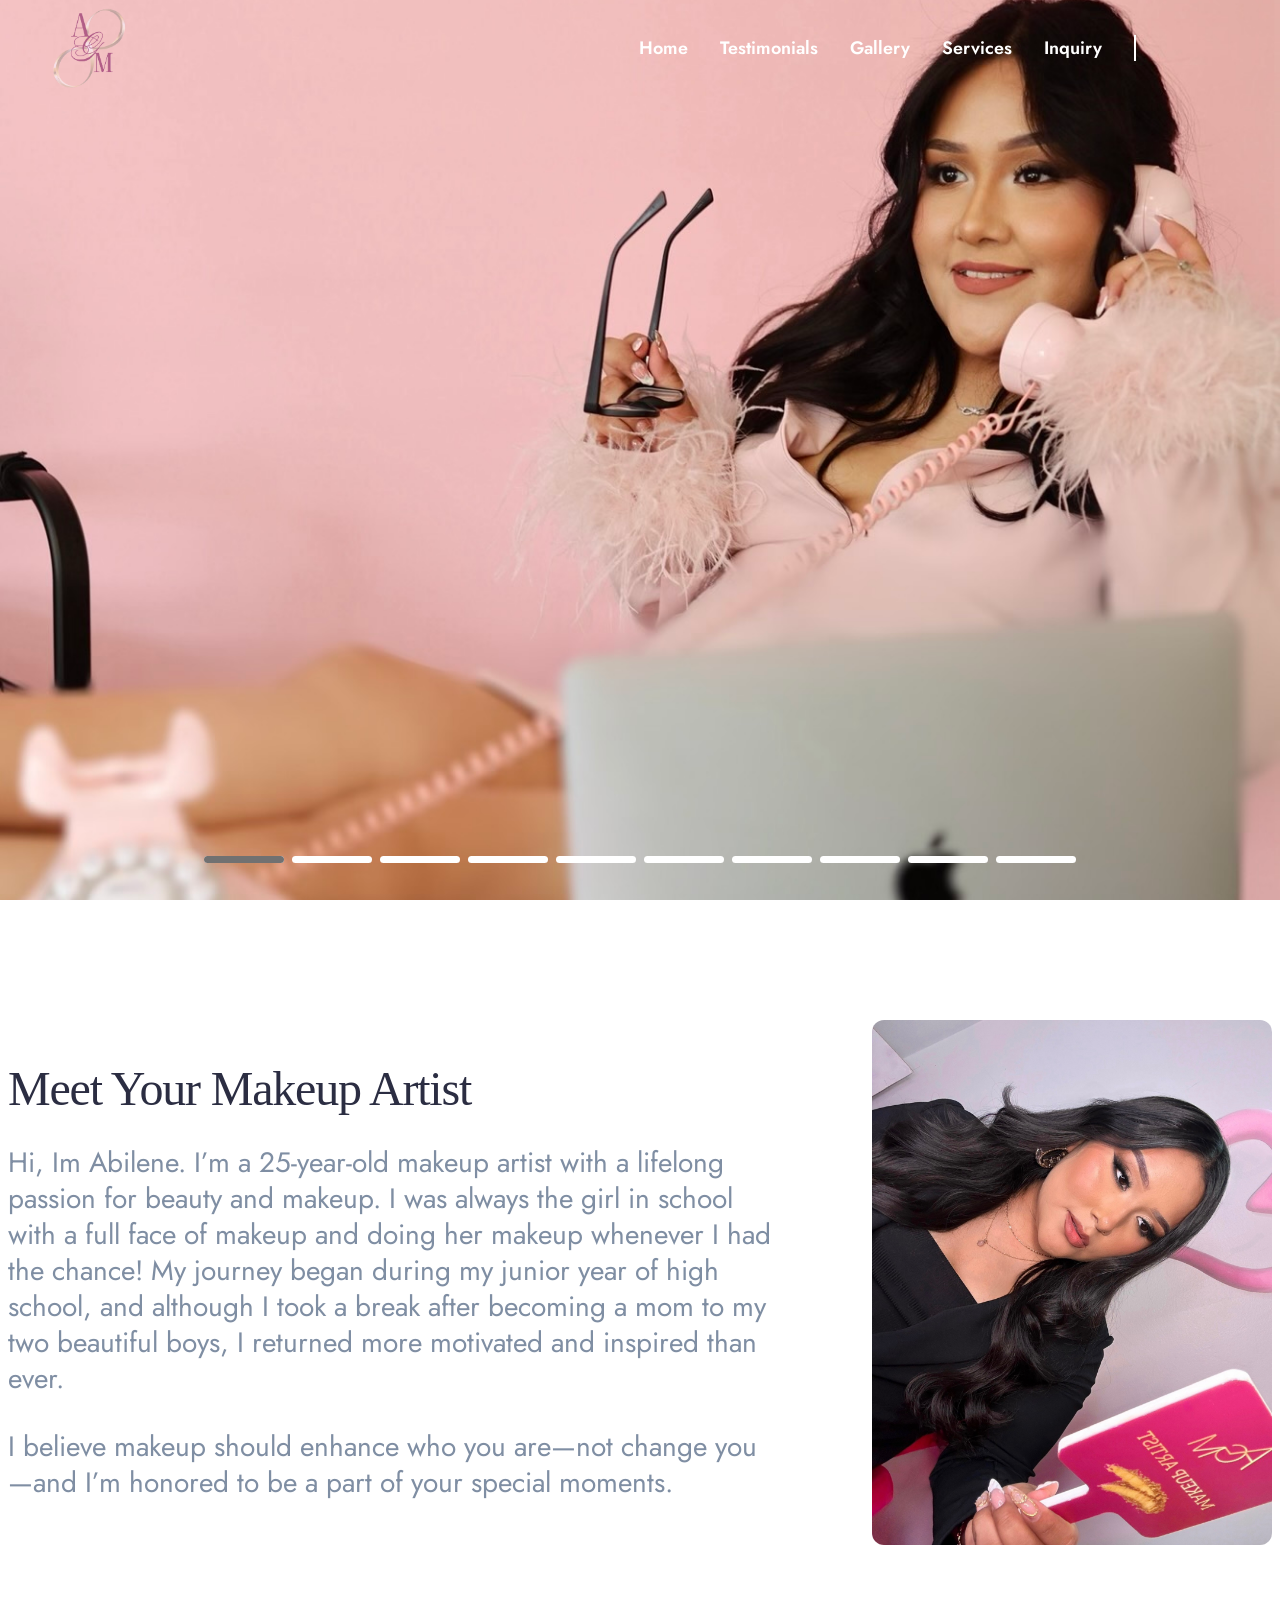
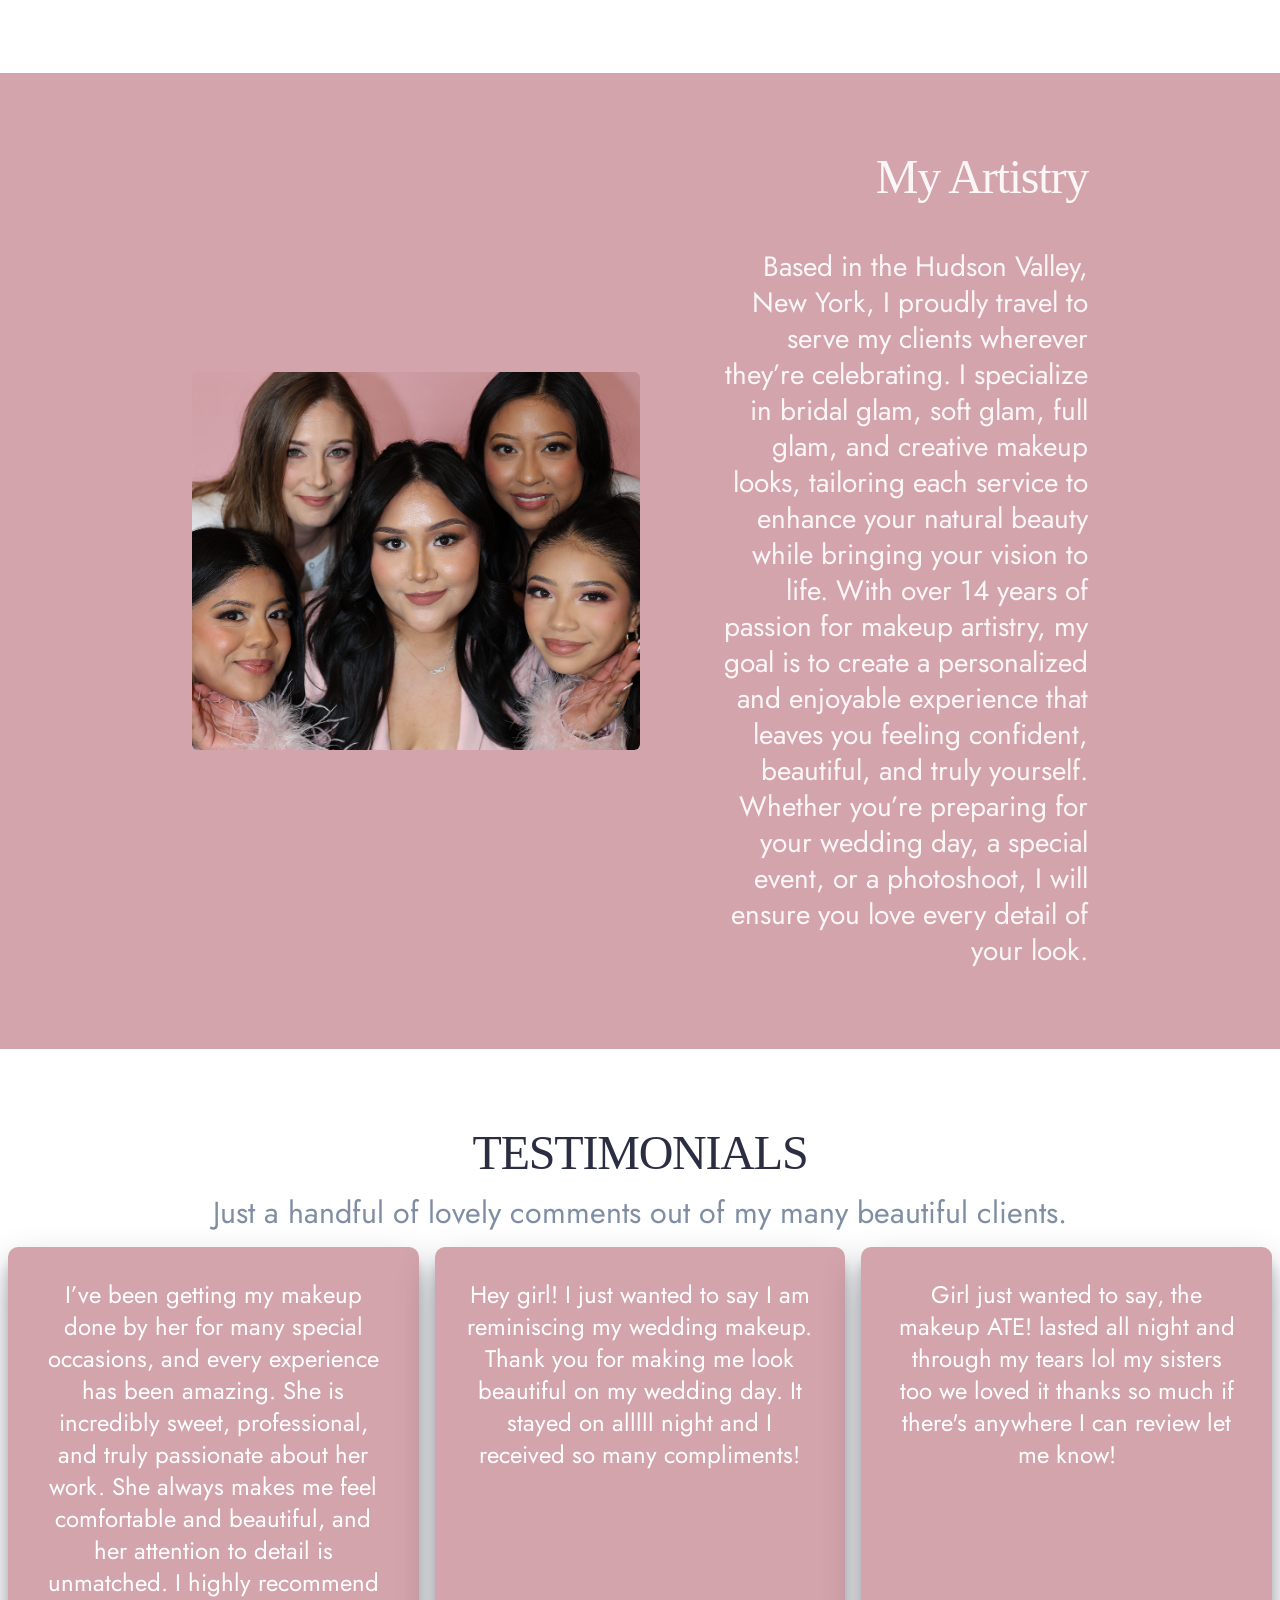
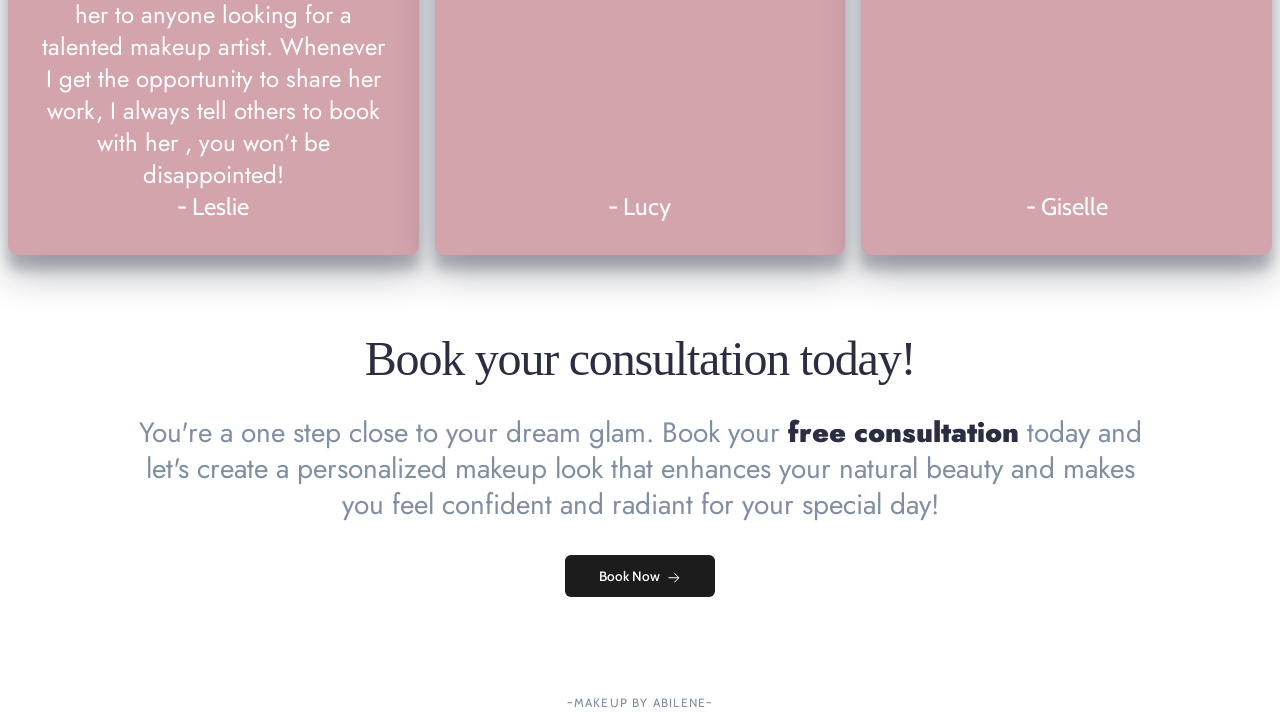
==== commit f59b7665: "finish mobile-nav" ====
--- a/index.html
+++ b/index.html
@@ -51,8 +51,8 @@
             <div class="header__seperator"></div>
             <div class="header__social-container">
                 <a 
-                title="youtube"
-                aria-label="youtube link"
+                title="instagram"
+                aria-label="instagram link"
                 href="https://www.instagram.com/agmmakeupartistry/" 
                 target="_blank" 
                 rel="noreferrer noopener" 
@@ -80,46 +80,27 @@
             <a href="./gallery.html" class="header__nav-link">Gallery</a>
             <a href="./booking.html" class="header__nav-link">Services</a>
             <a href="./inquiry.html" class="header__nav-link">Inquiry</a>
+        <div class="mobile-nav__seperator"></div>
         <div class="mobile-nav__social-container">
             <a 
-            title="github"
-            aria-label="github link"
-            href="htttps://github.com" 
+            title="tiktok"
+            aria-label="tiktok link"
+            href="https://www.tiktok.com/@abileneemarin" 
             target="_blank" 
             rel="noreferrer noopener" 
             class="mobile__social">
-            <i aria-hidden="true" class="lni lni-github-original"></i>
+            <i aria-hidden="true" class="lni lni-tiktok"></i>
             </a>
             <a 
-            title="discord"
-            aria-label="discord link"
-            href="htttps://discord.com" 
+            title="instagram"
+            aria-label="instagram link"
+            href="https://www.instagram.com/agmmakeupartistry/" 
             target="_blank" 
             rel="noreferrer noopener" 
             class="mobile__social">
-            <i aria-hidden="true" class="lni lni-discord-alt"></i>
-            </a>
-            <a 
-            title="youtube"
-            aria-label="youtube link"
-            href="htttps://youtube.com" 
-            target="_blank" 
-            rel="noreferrer noopener" 
-            class="mobile__social">
-            <i aria-hidden="true" class="lni lni-youtube"></i>
-            </a>
-        </div>
-        <div class="mobile-nav__seperator"></div>
-        <a href="#" class="mobile-nav__sign-in-btn">Sign In</a>
-        <a href="#" class="btn mobile-nav__enter-app-btn">Enter app
-            <svg  aria-hidden="true" 
-            xmlns="http://www.w3.org/2000/svg" 
-            viewBox="0 0 24 24" fill="currentColor" 
-            class="mobile-nav__enter-app-btn__arrow">
-                <path fill-rule="evenodd" d="M12.97 3.97a.75.75 0 0 1 1.06 0l7.5 7.5a.75.75 0 0 
-                1 0 1.06l-7.5 7.5a.75.75 0 1 1-1.06-1.06l6.22-6.22H3a.75.75 0 0 1 0-1.5h16.19l-6.22-6.22a.75.75 0 0 1 0-1.06Z" clip-rule="evenodd" />
-            </svg>
-        </a>
+            <i aria-hidden="true" class="lni lni-instagram"></i>
+            </a>  
+        </div>
     </div>
     <main>
         <section class="hero">
@@ -189,10 +170,10 @@
             <div class="about__container">
                 <div class="about__item1">
                     <h2 class="about__title">Meet Your Makeup Artist</h2>
-                    <p class="about__description1">
+                    <p class="about__description">
                         Hi, Im Abilene. I’m a 25-year-old makeup artist with a lifelong passion for beauty and makeup. I was always the girl in school with a full face of makeup and doing her makeup whenever I had the chance! My journey began during my junior year of high school, and although I took a break after becoming a mom to my two beautiful boys, I returned more motivated and inspired than ever.
                     </p>
-                    <p class="about__description2" style="font-size: 1.75rem; max-width: 40ch;">
+                    <p class="about__description">
                         I believe makeup should enhance who you are—not change you—and I’m honored to be a part of your special moments.
                     </p>
                 </div>
--- a/styles/components/mobile nav.css
+++ b/styles/components/mobile nav.css
@@ -11,6 +11,10 @@
     justify-content: center;
     align-items: center;
     gap: 1rem;
+}
+
+.mobile-nav a {
+    text-decoration: none;
 }
 
 .mobile-nav__logo {
--- a/styles/components/hero.css
+++ b/styles/components/hero.css
@@ -122,7 +122,7 @@
 
 @media (max-width: 767px) {
     .hero {
-        min-height: 100svh;
+        min-height: 70svh;
         padding-top: 4.5rem;
     }
 
--- a/styles/components/about.css
+++ b/styles/components/about.css
@@ -8,6 +8,7 @@
 
 .about__item1 {
     margin-bottom: 2rem;
+    max-width: 70ch;
 }
 
 .about__container2 {
@@ -35,14 +36,10 @@
     font-family: 'Times New Roman', Times, serif;
 }
 
-.about__description1 {
+.about__description {
     font-size: 1.75rem;
     color: var(--color-muted);
     font-family: var(--font-secondary);
-}
-
-.about__description2 {
-    font-size: var(--size-sm);
 }
 
 .about__description3 {
@@ -158,8 +155,7 @@
         text-align: left;
     }
 
-    .about__description1,
-    .about__description2,
+    .about__description,
     .about__description3 {
         font-size: 1rem;
         text-align: left;
--- a/styles/components/cta.css
+++ b/styles/components/cta.css
@@ -43,10 +43,20 @@
     margin-left: 0.25rem;
 }
 
+.header__enter-app-btn__arrow {
+    width: 1em;
+    display: inline;
+    vertical-align: middle;
+    margin-left: 0.25rem;
+}
+
 
 @media (max-width: 767px) {
     .cta {
-        text-align: left;
+        display: flex;
+        flex-direction: column;
+        justify-content: center;
+        align-items: center;     
     }
 
     .cta__title {
@@ -59,9 +69,10 @@
     }
 
     .cta .btn {
-        display: block;
-        width: 100%;
-        text-align: center;
+        display: flex;
+        width: 140px;
+        justify-content: center;
+        align-items: center;
     }
 }
 
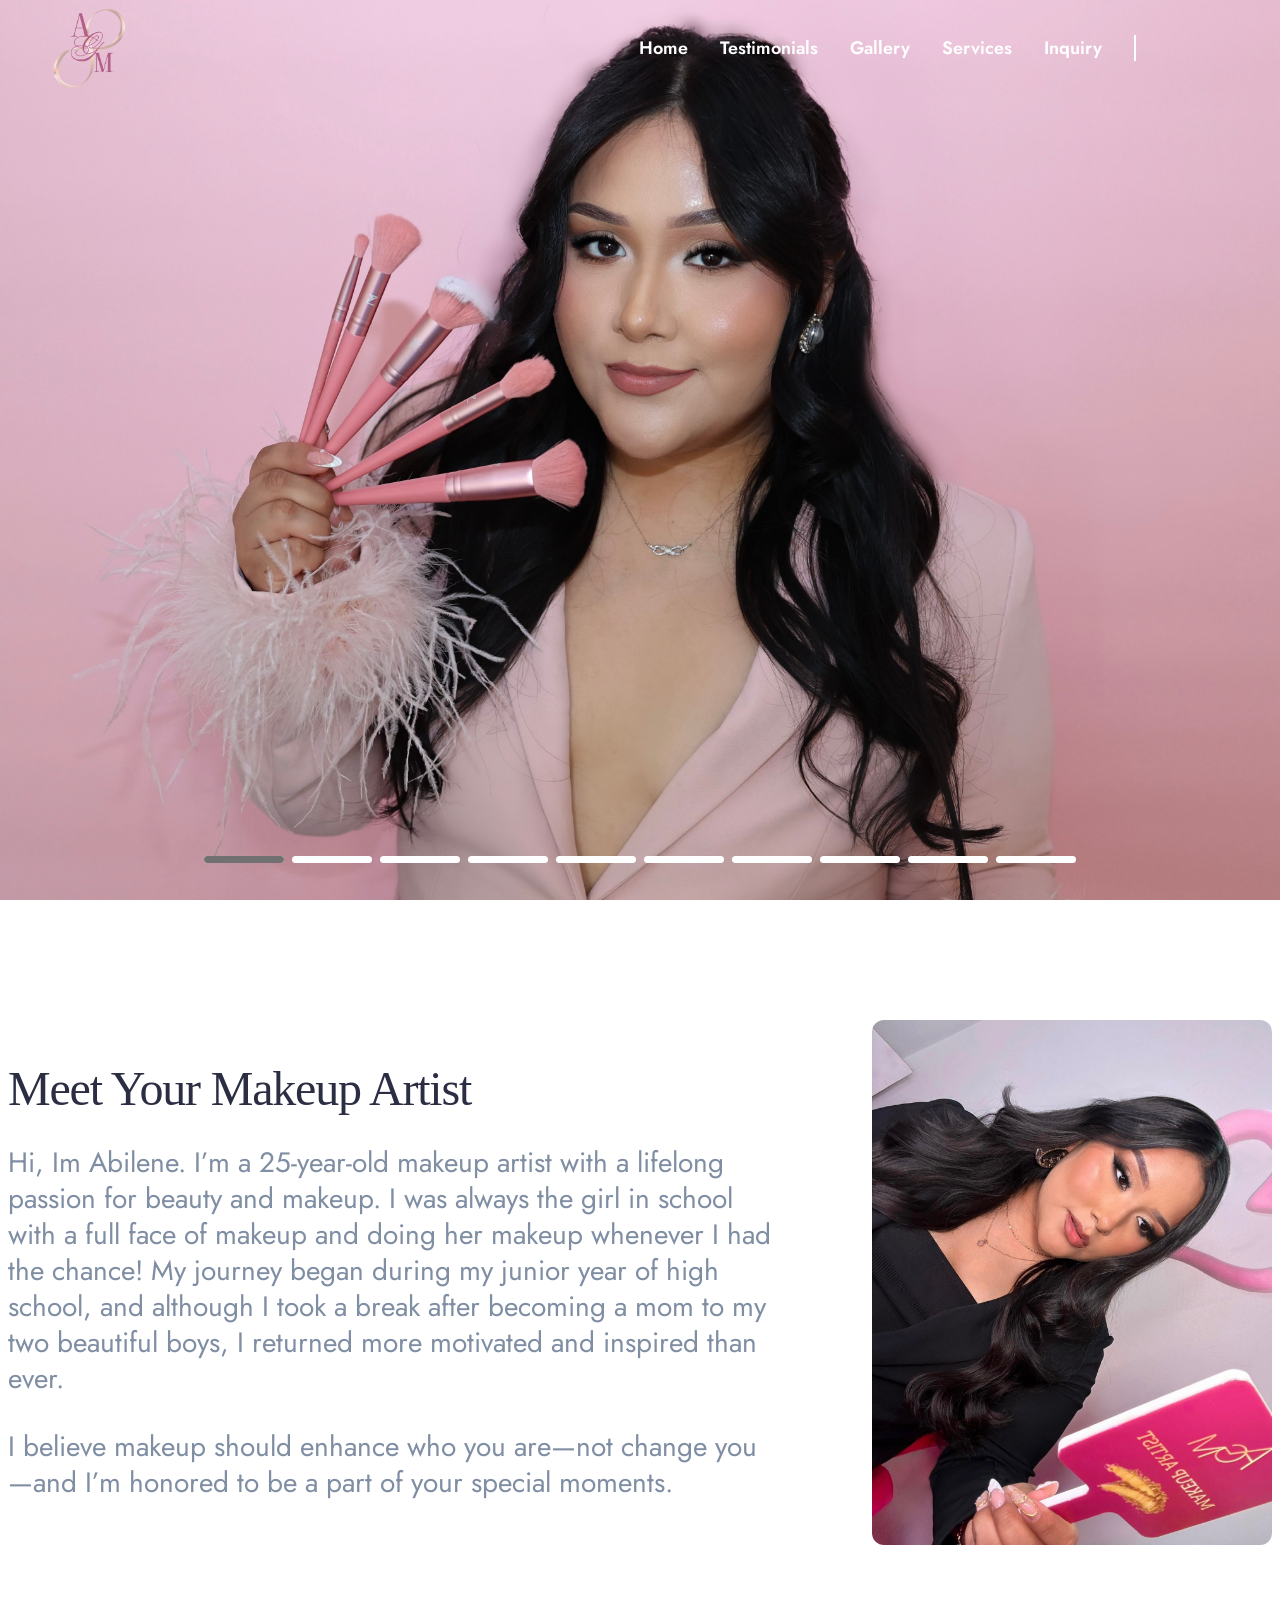
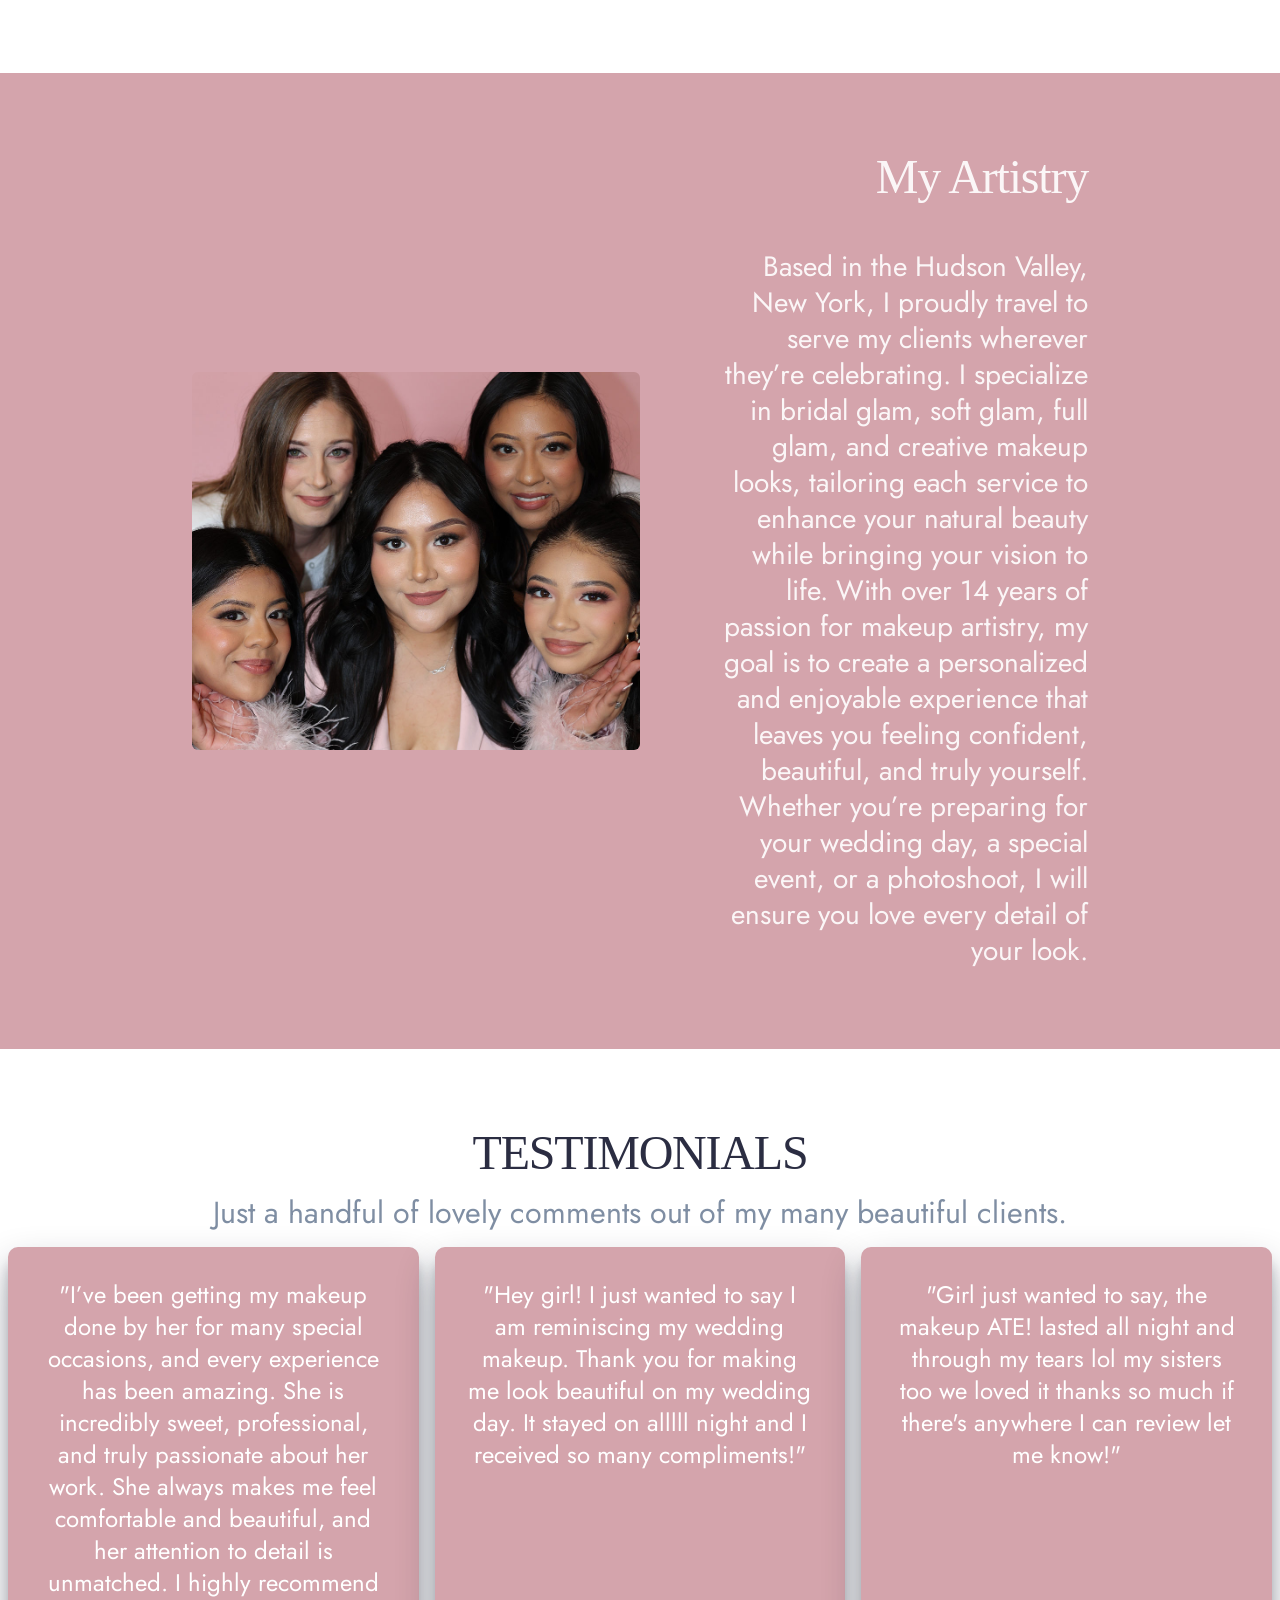
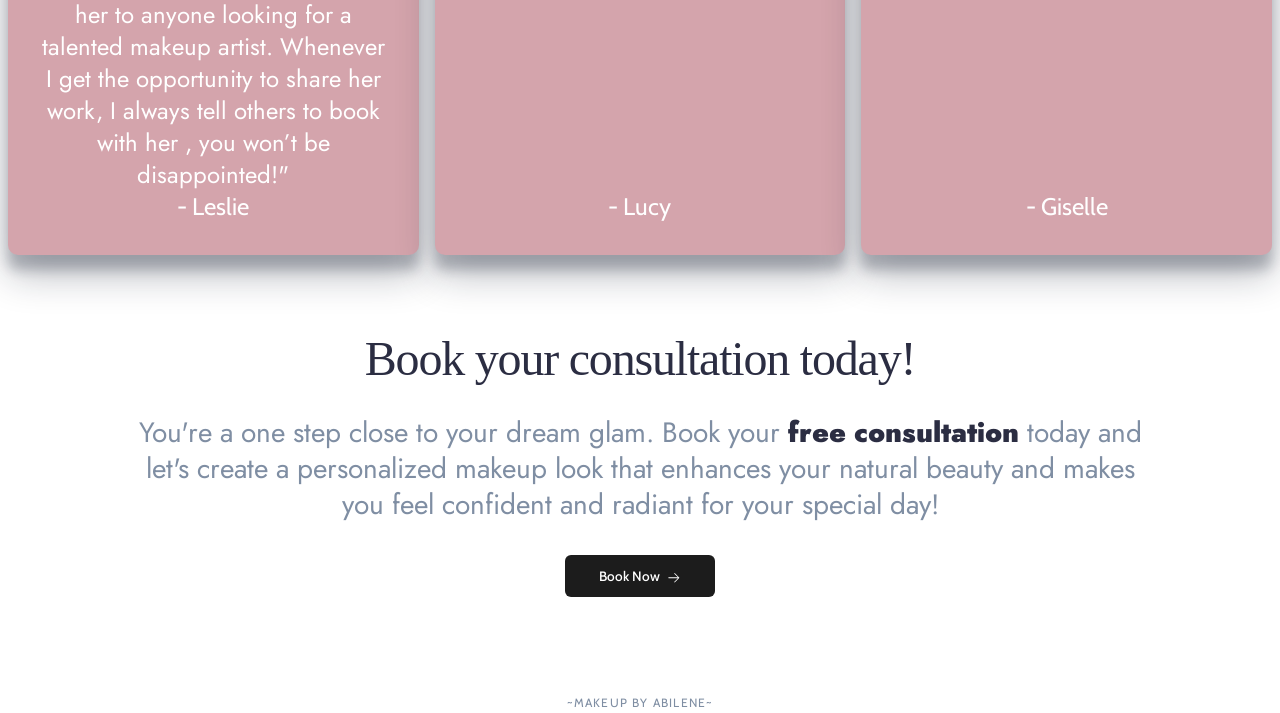
==== commit dc449308: "add index.html changes" ====
--- a/index.html
+++ b/index.html
@@ -109,43 +109,43 @@
         
         <div class="slideshow-container">
         <div class="mySlides fade">
+            <img src="./public/index/image4.jpeg" style="width:100%">
+        </div>
+
+        <div class="mySlides fade">
+            <img src="./public/index/image8.jpg" style="width:100%; object-position: 0 -150px;">
+        </div>
+
+        <div class="mySlides fade">
+            <img src="./public/index/image2.jpeg" style="width:100%">
+        </div>
+
+        <div class="mySlides fade">
+            <img src="./public/index/image6.jpeg" style="width:100%">
+        </div>
+
+        <div class="mySlides fade">
+            <img src="./public/index/image9.jpg" style="width:100%; object-position: 0 -150px;">
+        </div>
+        
+        <div class="mySlides fade">
+            <img src="./public/index/image10.jpeg" style="width:100%; object-position: 0 -1000px;">
+        </div>
+
+        <div class="mySlides fade">
+            <img src="./public/index/image3.jpeg" style="width:100%; object-position: 0 -600px;">
+        </div>
+
+        <div class="mySlides fade">
+            <img src="./public/index/image7.jpeg" style="width:100%">
+        </div>
+
+        <div class="mySlides fade">
             <img src="./public/index/image1.jpeg" style="width:100%; object-position: 0 -150px;">
         </div>
 
         <div class="mySlides fade">
-            <img src="./public/index/image8.jpg" style="width:100%; object-position: 0 -150px;">
-        </div>
-
-        <div class="mySlides fade">
-            <img src="./public/index/image2.jpeg" style="width:100%">
-        </div>
-
-        <div class="mySlides fade">
-            <img src="./public/index/image6.jpeg" style="width:100%">
-        </div>
-
-        <div class="mySlides fade">
-            <img src="./public/index/image9.jpg" style="width:100%; object-position: 0 -150px;">
-        </div>
-        
-        <div class="mySlides fade">
-            <img src="./public/index/image10.jpeg" style="width:100%; object-position: 0 -1000px;">
-        </div>
-
-        <div class="mySlides fade">
-            <img src="./public/index/image3.jpeg" style="width:100%; object-position: 0 -600px;">
-        </div>
-
-        <div class="mySlides fade">
-            <img src="./public/index/image4.jpeg" style="width:100%">
-        </div>
-
-        <div class="mySlides fade">
             <img src="./public/index/image5.jpeg" style="width:100%">
-        </div>
-
-        <div class="mySlides fade">
-            <img src="./public/index/image7.jpeg" style="width:100%">
         </div>
 
       </div>
@@ -199,25 +199,26 @@
             </p>
             <div class="testimonial__container">
                 <div class="testimonial__box testimonial__box--0margin">
-                    <p class="testimonial__comment">I’ve been getting my makeup done by her for many special occasions,
+                    <p class="testimonial__comment">"I’ve been getting my makeup done by her for many special occasions,
                          and every experience has been amazing. She is incredibly sweet, professional, and truly passionate about her work.
                          She always makes me feel comfortable and beautiful, and her attention to detail is unmatched.
                          I highly recommend her to anyone looking for a talented makeup artist.
-                         Whenever I get the opportunity to share her work, I always tell others to book with her , you won’t be disappointed!
+                         Whenever I get the opportunity to share her work, I always tell others to book with her , you won’t be disappointed!"
                     </p>
                     <p class="testimonial__name">- Leslie</p>
                 </div>
                 <div class="testimonial__box">
-                    <p class="testimonial__comment">Hey girl! I just wanted to say I am reminiscing my wedding makeup. 
+                    <p class="testimonial__comment">
+                        "Hey girl! I just wanted to say I am reminiscing my wedding makeup. 
                         Thank you for making me look beautiful on my wedding day. 
-                        It stayed on alllll night and I received so many compliments!
+                        It stayed on alllll night and I received so many compliments!"
                     </p>
                     <p class="testimonial__name">- Lucy</p>
                 </div>
                 <div class="testimonial__box">
-                    <p class="testimonial__comment">Girl just wanted to say, the makeup ATE!
+                    <p class="testimonial__comment">"Girl just wanted to say, the makeup ATE!
                     lasted all night and
-                    through my tears lol my sisters too we loved it thanks so much if there's anywhere I can review let me know!
+                    through my tears lol my sisters too we loved it thanks so much if there's anywhere I can review let me know!"
                     </p>
                     <p class="testimonial__name">- Giselle</p>
                 </div>
--- a/styles/components/gallery.css
+++ b/styles/components/gallery.css
@@ -67,4 +67,60 @@
 .gallery__item--broken img {
     opacity: 1;
     filter: grayscale(1) contrast(.9);
+}
+
+@media (max-width: 900px) {
+    .gallery__container {
+        padding: 7rem 1rem 0;
+    }
+
+    .gallery__title {
+        font-size: clamp(2.5rem, 6vw, 4rem);
+        letter-spacing: 0.3em;
+    }
+
+    .gallery__description {
+        font-size: clamp(1.1rem, 2.2vw, 1.5rem);
+        width: min(100%, 33ch);
+        margin: 1.75rem auto 0;
+    }
+
+    .gallery__section-title {
+        font-size: clamp(2.25rem, 4.8vw, 3rem);
+        padding: 1.1rem 1.5rem;
+        margin: 2rem auto;
+    }
+
+    .gallery__grid {
+        grid-template-columns: repeat(auto-fit, minmax(220px, 1fr));
+        gap: 0.75rem;
+    }
+}
+
+@media (max-width: 640px) {
+    .gallery__container {
+        padding: 6rem 0.75rem 0;
+    }
+
+    .gallery__title {
+        font-size: 2.25rem;
+        letter-spacing: 0.2em;
+    }
+
+    .gallery__description {
+        font-size: 1rem;
+        width: 100%;
+        margin: 1.25rem auto 0;
+    }
+
+    .gallery__section-title {
+        font-size: 1.8rem;
+        padding: 0.8rem 1rem;
+        margin: 1.5rem auto;
+    }
+
+    .gallery__grid {
+        grid-template-columns: 1fr;
+        gap: 0.5rem;
+    }
 }
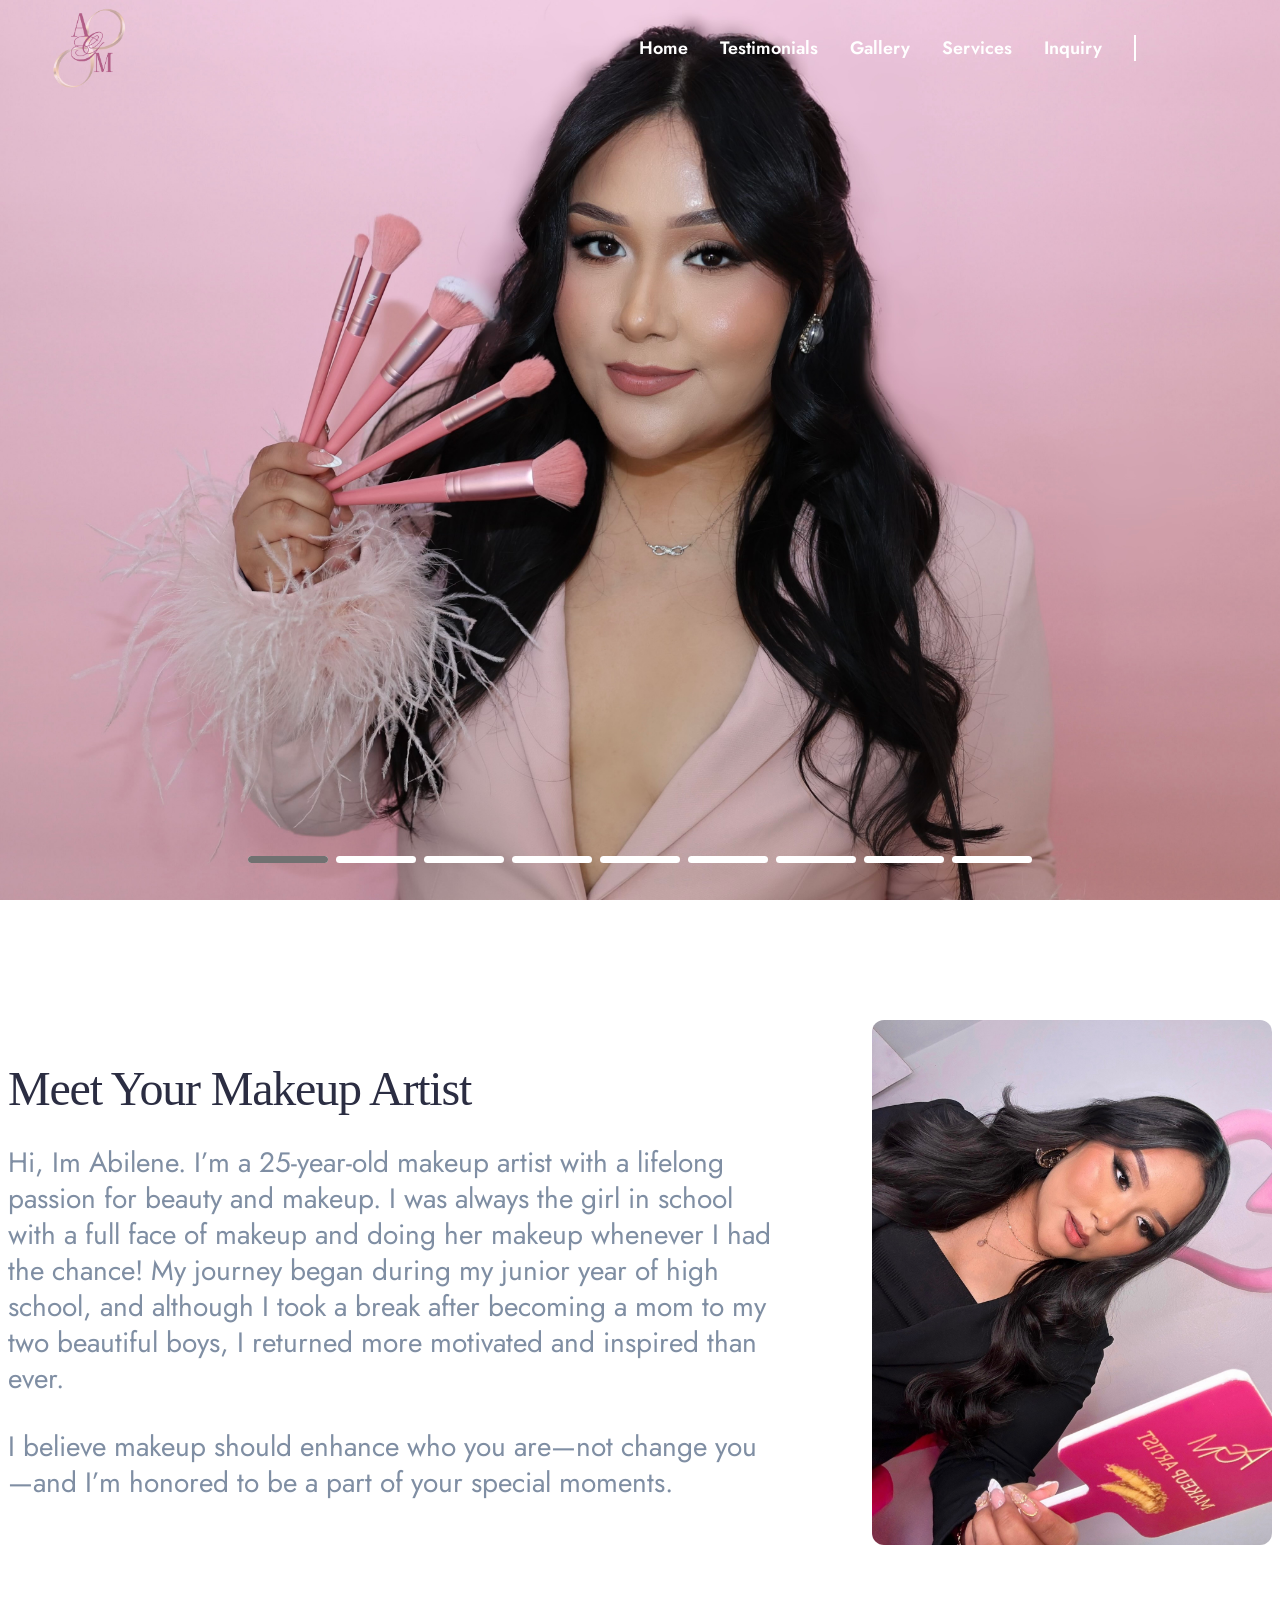
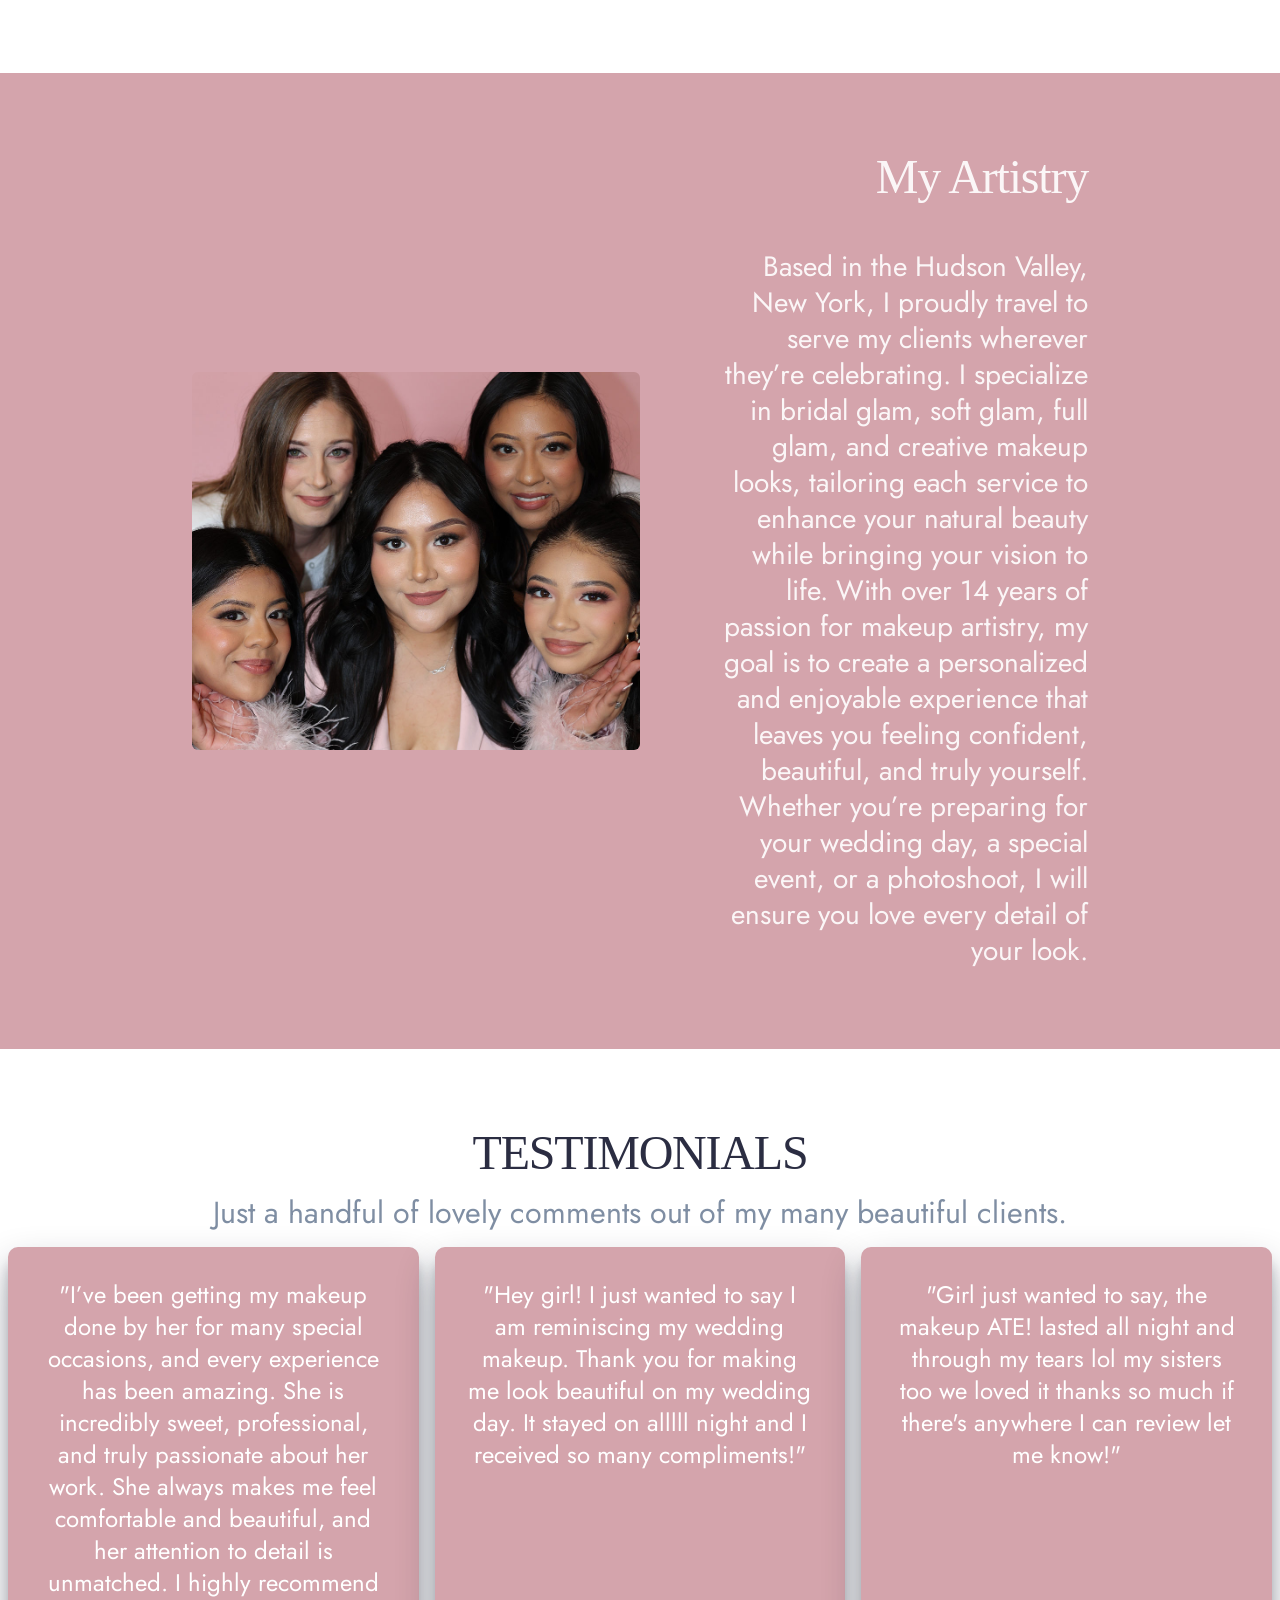
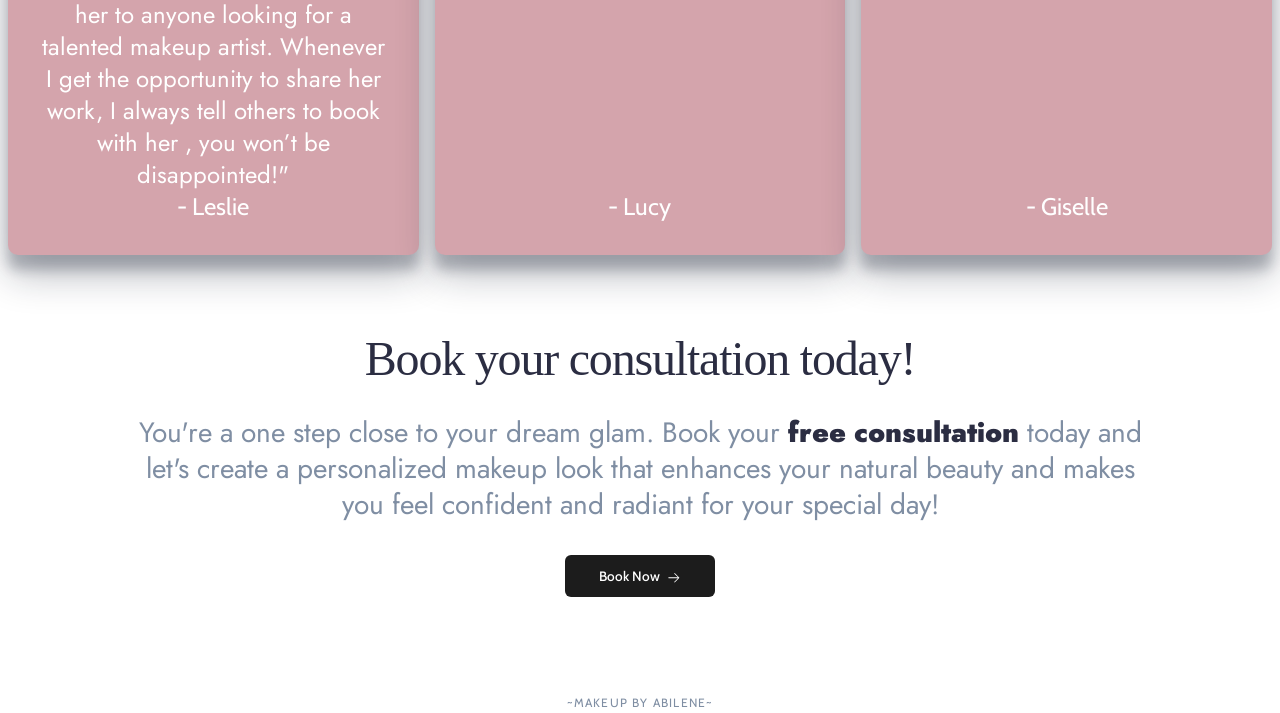
==== commit d4009461: "remove slideshow image" ====
--- a/index.html
+++ b/index.html
@@ -127,10 +127,6 @@
         <div class="mySlides fade">
             <img src="./public/index/image9.jpg" style="width:100%; object-position: 0 -150px;">
         </div>
-        
-        <div class="mySlides fade">
-            <img src="./public/index/image10.jpeg" style="width:100%; object-position: 0 -1000px;">
-        </div>
 
         <div class="mySlides fade">
             <img src="./public/index/image3.jpeg" style="width:100%; object-position: 0 -600px;">
@@ -151,7 +147,6 @@
       </div>
 
     <div class="slideshow-dots" style="text-align:center">
-            <span class="dot"></span> 
             <span class="dot"></span> 
             <span class="dot"></span> 
             <span class="dot"></span> 
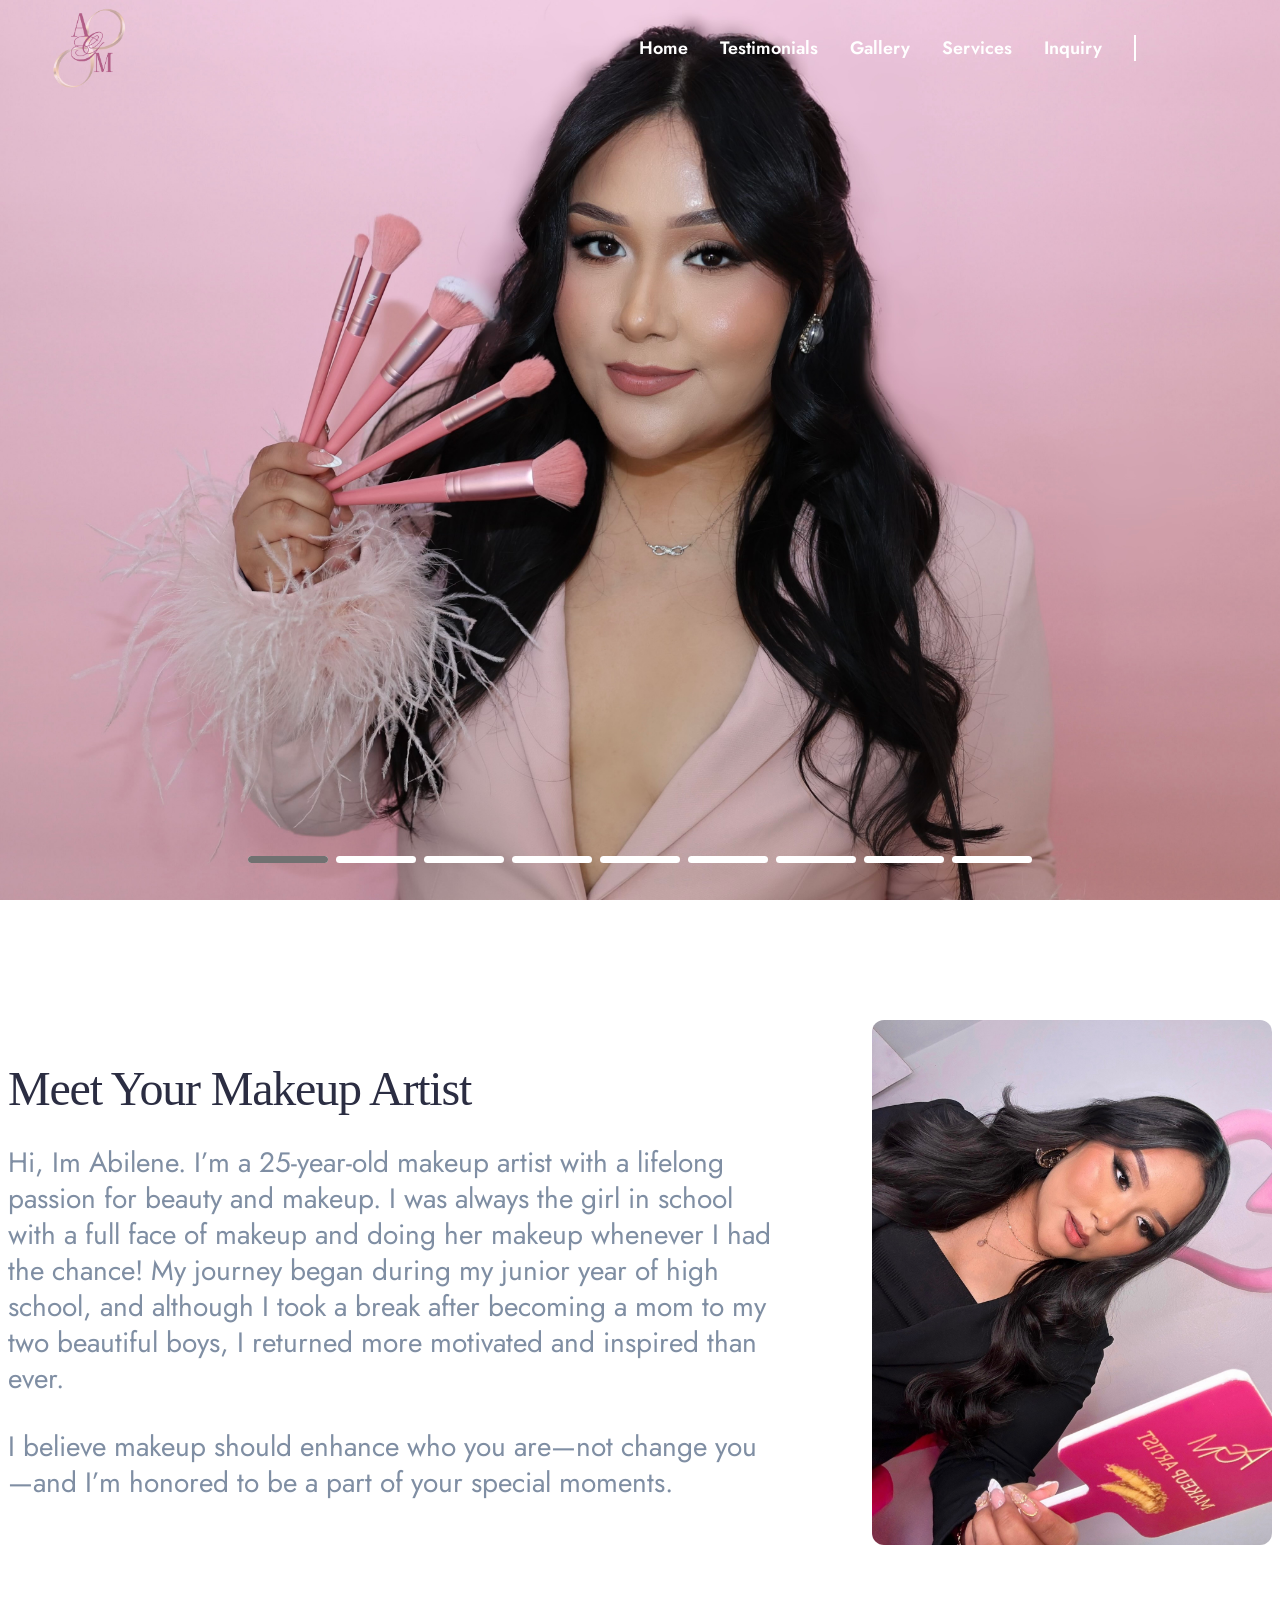
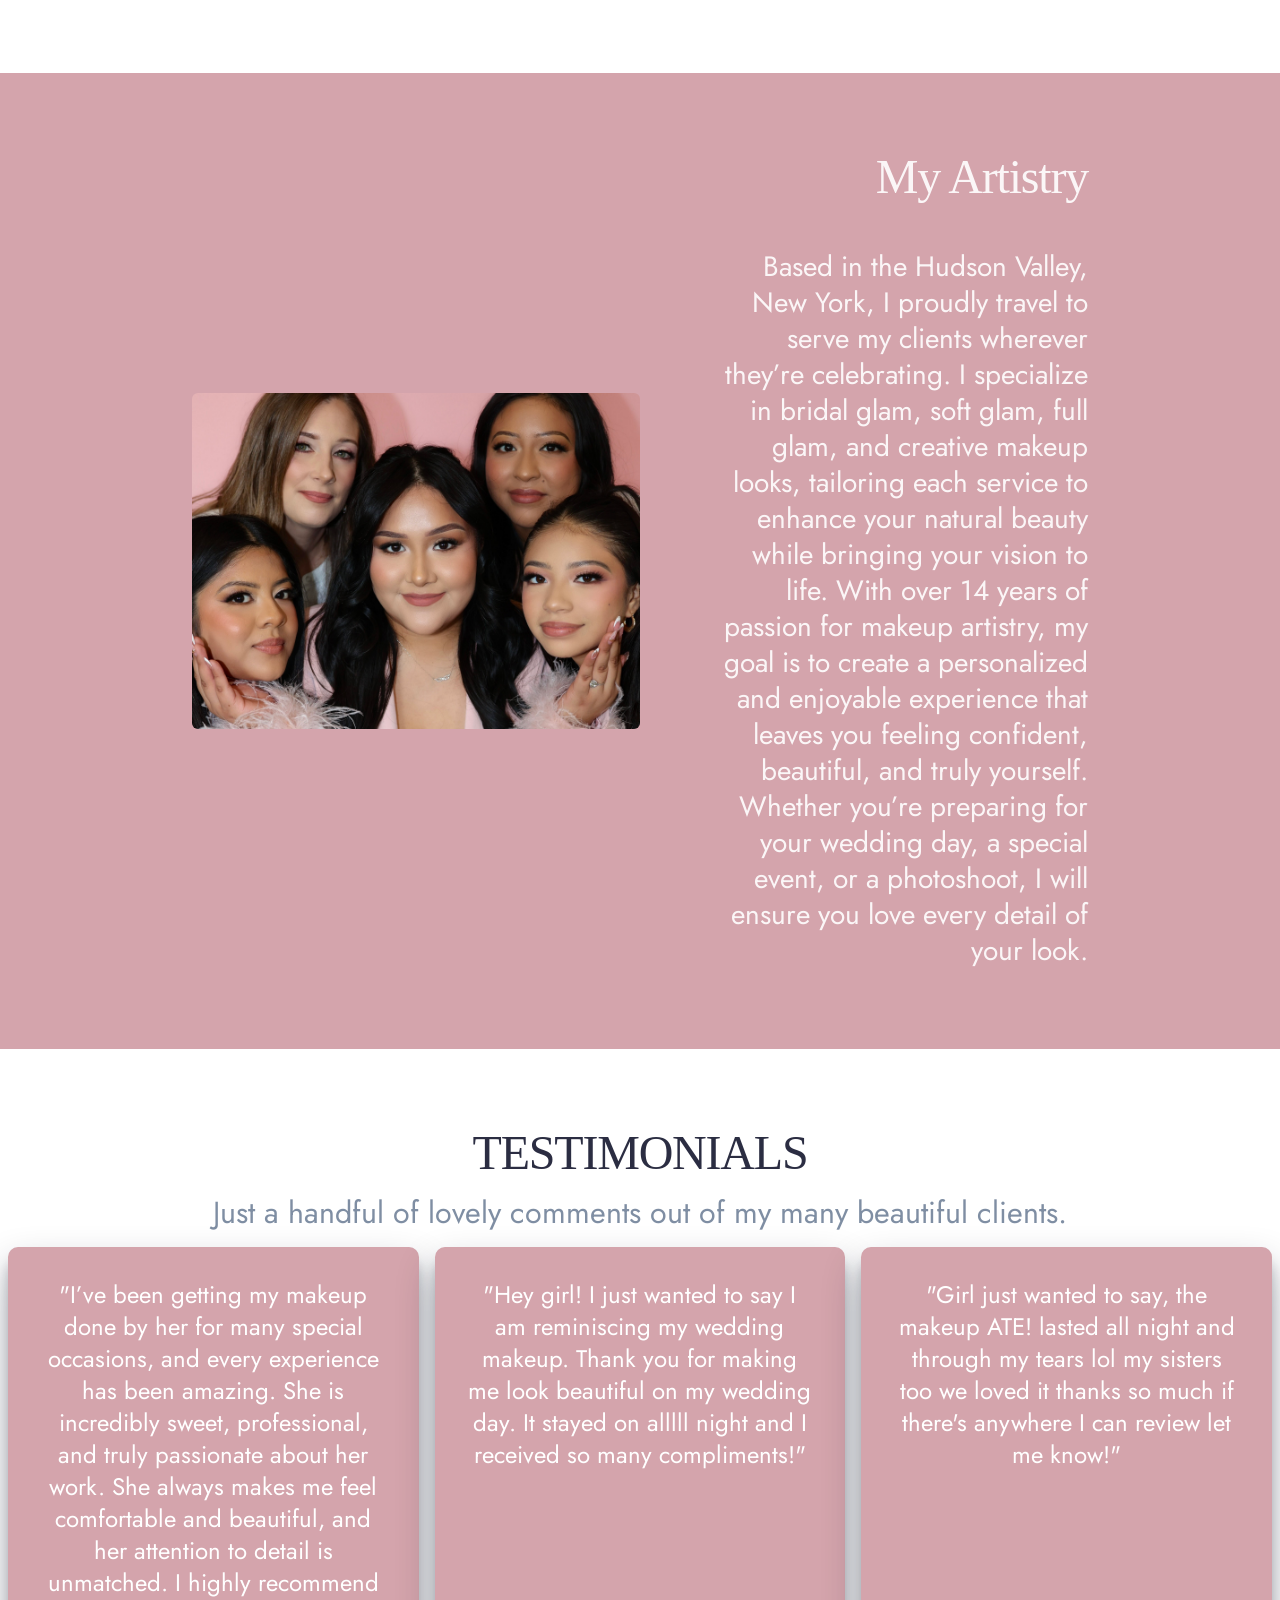
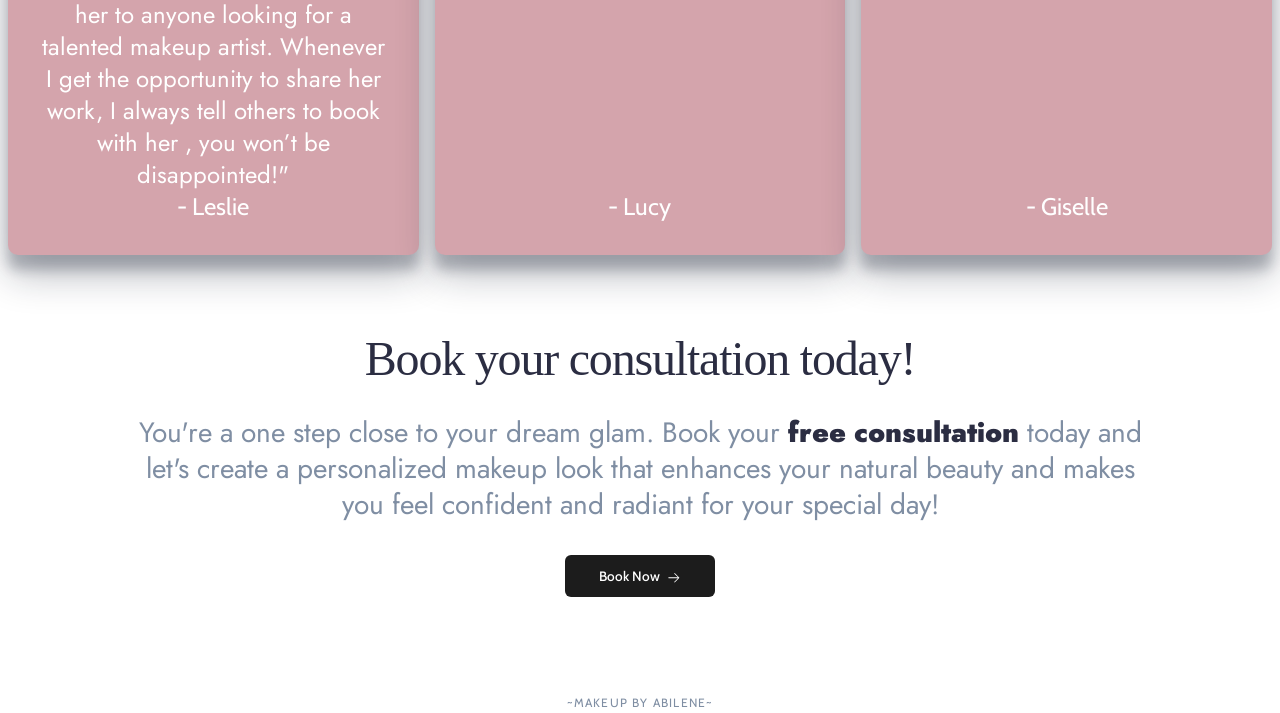
==== commit ab2f0af6: "minor changes index.html" ====
--- a/index.html
+++ b/index.html
@@ -176,7 +176,7 @@
             </div>
         </section>
             <div class="about__container2">
-                <img src="public/prof_image3.jpeg" alt="Picture of Abilene" class="about__image--mobile">
+                <img src="public/index/image8.jpg" alt="Picture of Abilene" class="about__image--mobile">
                 <div class="about__seperator--mobile"></div>
                 <div class="about__item2">
                     <h2 class="about__title2">My Artistry</h2>
--- a/styles/components/about.css
+++ b/styles/components/about.css
@@ -94,6 +94,10 @@
     transition: opacity 0.8s ease-out, transform 0.8s ease-out;
 }
 
+about__image--mobile {
+    border-radius: 10px;
+}
+
 .about__image.visible {
     opacity: 1;
     transform: translateY(0);
@@ -152,7 +156,7 @@
     .about__title,
     .about__title2 {
         font-size: 2.25rem;
-        text-align: left;
+        text-align: center;
     }
 
     .about__description,
